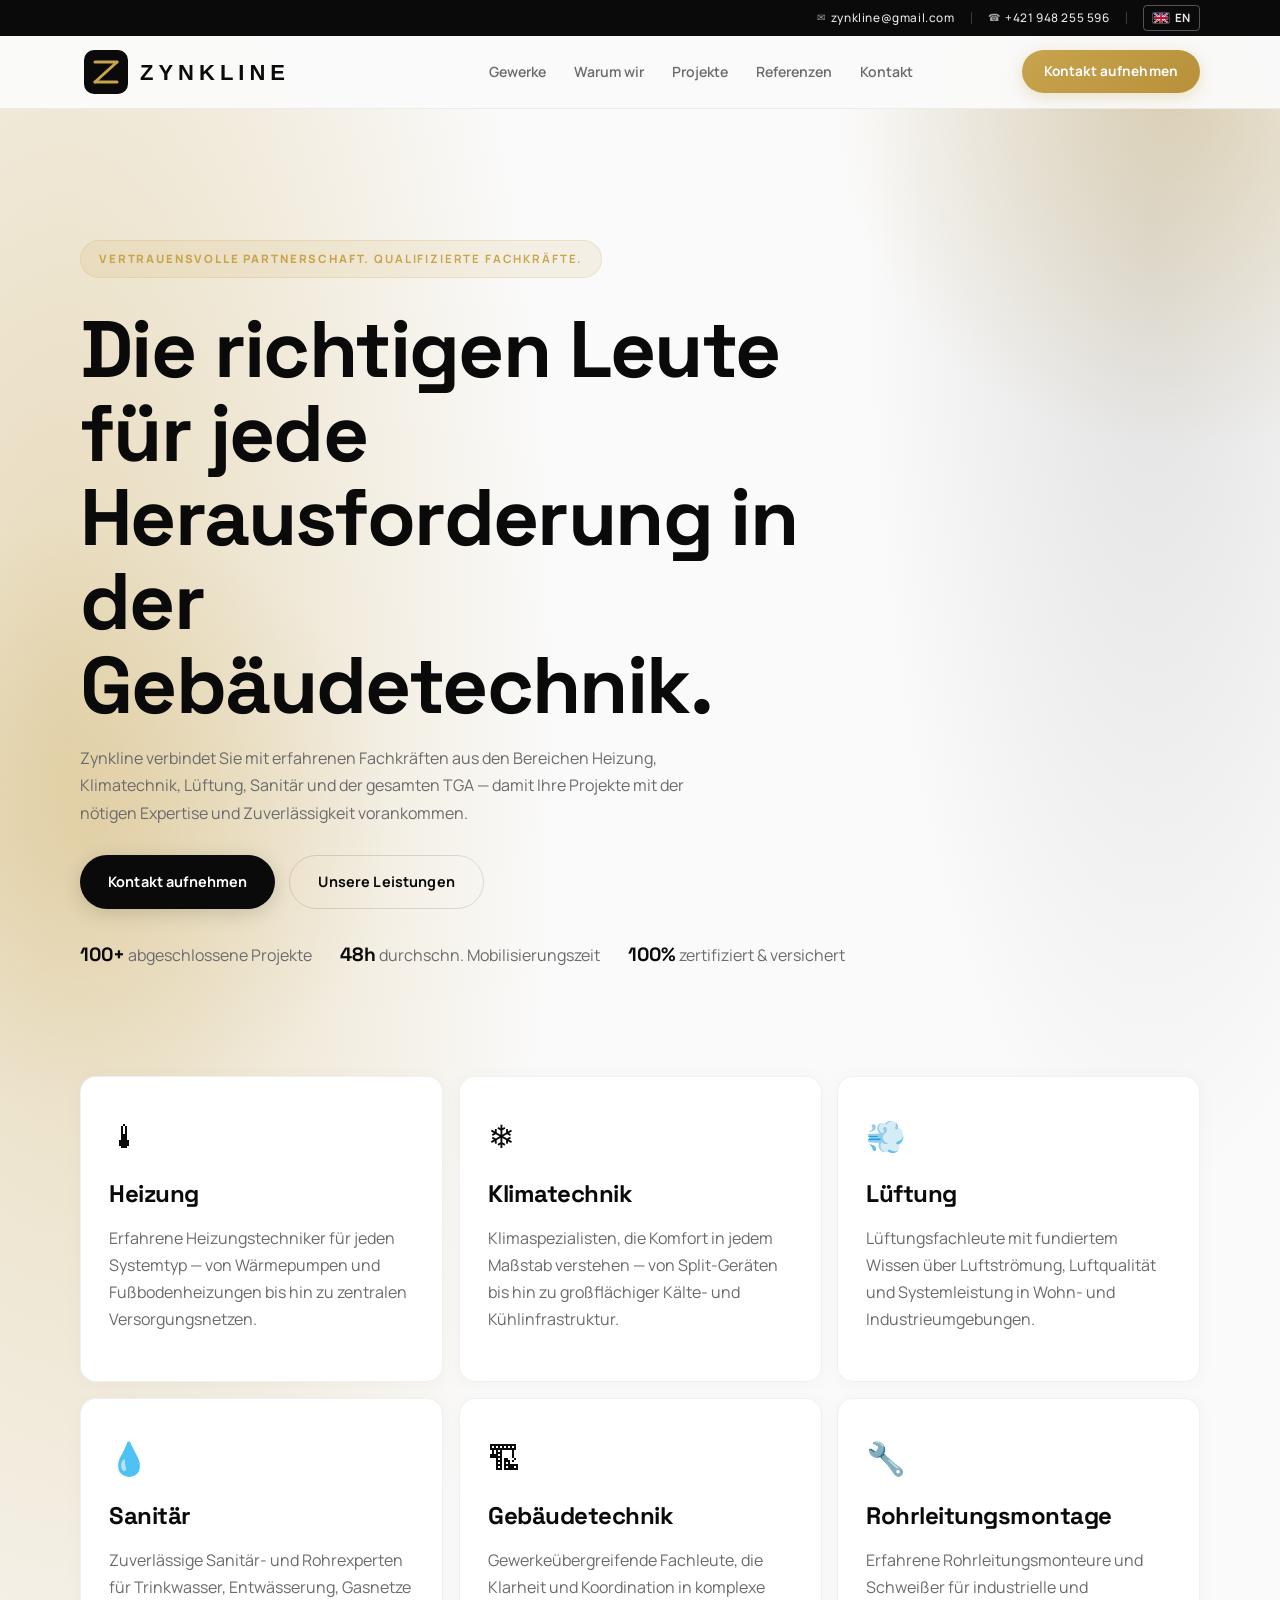
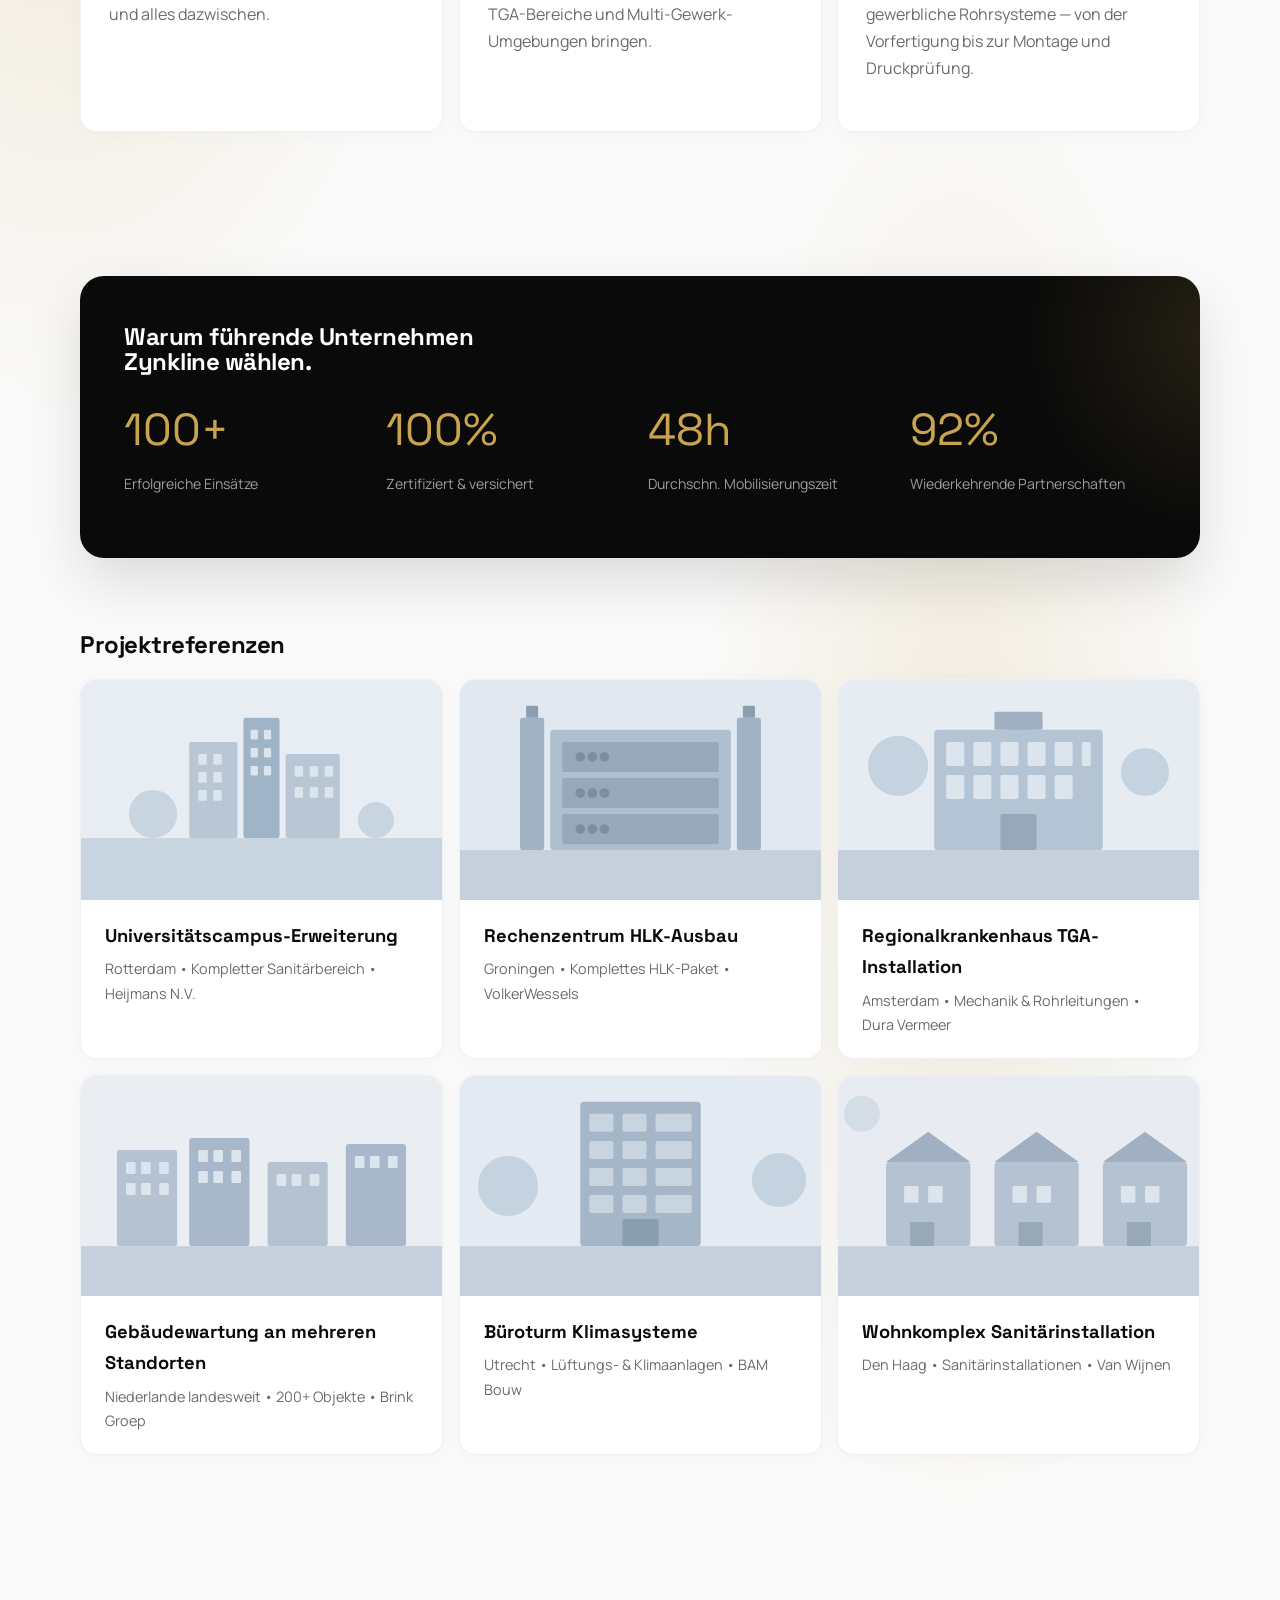
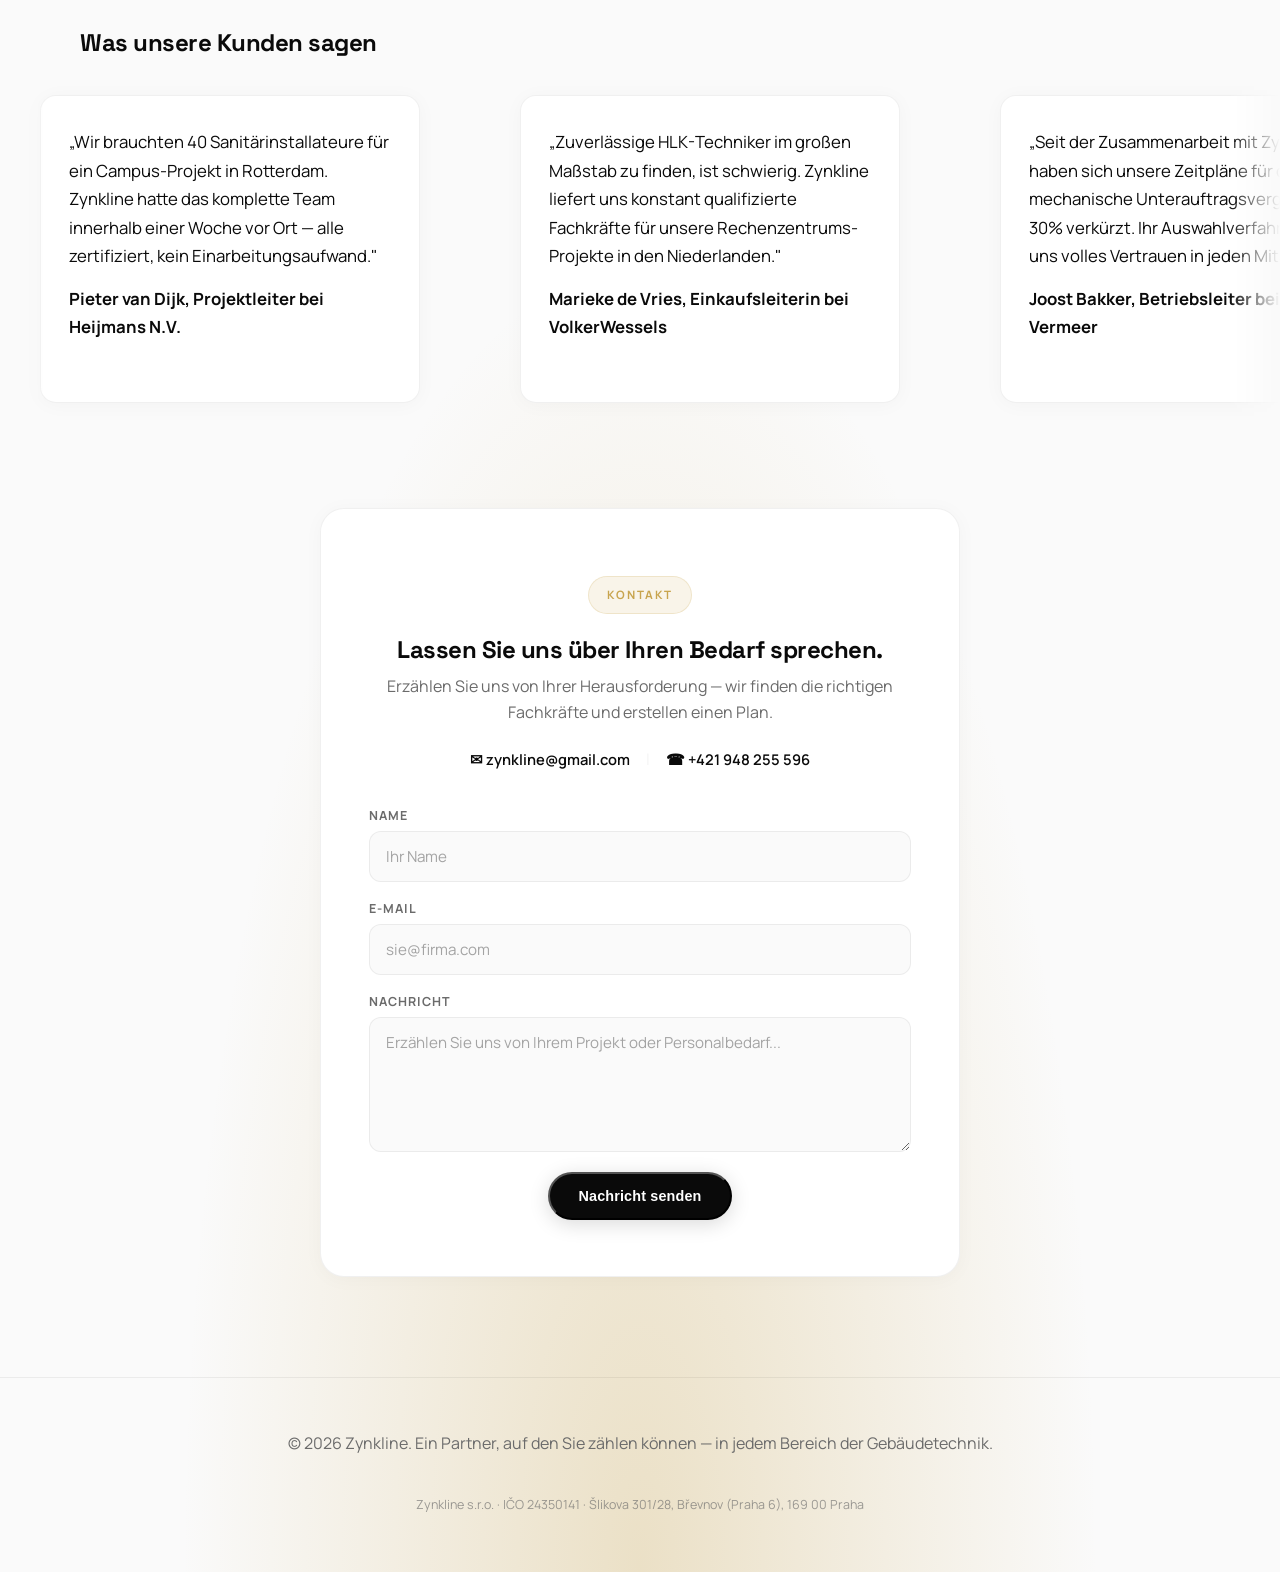
==== index.html @ a3371843 "First basic version." ====
<!doctype html>
<html lang="de">
<head>
  <meta charset="UTF-8" />
  <meta name="viewport" content="width=device-width, initial-scale=1.0" />
  <title>Zynkline | Gebäudetechnik-Partner – Heizung, Klima, Lüftung, Sanitär &amp; Rohrleitungsmontage</title>
  <meta name="description" content="Zynkline ist Ihr spezialisierter Partner für Gebäudetechnik-Projekte – Heizung, Klimatechnik, Lüftung, Sanitär und Rohrleitungsmontage in ganz Europa." />
  <link rel="preconnect" href="https://fonts.googleapis.com" />
  <link rel="preconnect" href="https://fonts.gstatic.com" crossorigin />
  <link href="https://fonts.googleapis.com/css2?family=Manrope:wght@400;500;600;700;800&family=Space+Grotesk:wght@500;700&display=swap" rel="stylesheet" />
  <link rel="icon" type="image/svg+xml" href="favicon.svg" />
  <link rel="stylesheet" href="styles.css" />
</head>
<body>
  <div class="bg-orb orb-one" aria-hidden="true"></div>
  <div class="bg-orb orb-two" aria-hidden="true"></div>

  <header class="site-header">
    <div class="top-bar">
      <div class="container top-bar-inner">
        <a href="mailto:zynkline@gmail.com"><span class="tb-icon">&#9993;</span> zynkline@gmail.com</a>
        <span class="tb-sep"></span>
        <a href="tel:+421948255596"><span class="tb-icon">&#9742;</span> +421 948 255 596</a>
        <span class="tb-sep"></span>
        <a href="en.html" class="lang-switch"><svg class="flag" viewBox="0 0 20 14"><rect width="20" height="7" fill="#012169"/><path d="M0 0L20 14M20 0L0 14" stroke="#fff" stroke-width="2.4"/><path d="M0 0L20 14M20 0L0 14" stroke="#C8102E" stroke-width="1.2"/><rect x="8" width="4" height="14" fill="#fff"/><rect y="5" width="20" height="4" fill="#fff"/><rect x="8.8" width="2.4" height="14" fill="#C8102E"/><rect y="5.6" width="20" height="2.8" fill="#C8102E"/></svg> EN</a>
      </div>
    </div>
    <div class="container nav-wrap">
      <a href="#" class="logo" aria-label="Zynkline Startseite">
        <img src="logo.svg" alt="Zynkline Logo" class="logo-image" />
      </a>
      <nav class="nav-links" aria-label="Hauptnavigation">
        <a href="#services">Gewerke</a>
        <a href="#why-us">Warum wir</a>
        <a href="#projects">Projekte</a>
        <a href="#testimonials">Referenzen</a>
        <a href="#contact">Kontakt</a>
      </nav>
      <a href="#contact" class="btn btn-nav">Kontakt aufnehmen</a>
    </div>
  </header>

  <main>
    <section class="hero container reveal">
      <p class="eyebrow"><span class="eyebrow-accent">Vertrauensvolle Partnerschaft.</span> Qualifizierte Fachkräfte.</p>
      <h1>Die richtigen Leute für jede Herausforderung in der Gebäudetechnik.</h1>
      <p class="hero-copy">
        Zynkline verbindet Sie mit erfahrenen Fachkräften aus den Bereichen Heizung, Klimatechnik,
        Lüftung, Sanitär und der gesamten TGA — damit Ihre Projekte mit der nötigen
        Expertise und Zuverlässigkeit vorankommen.
      </p>
      <div class="hero-actions">
        <a href="#contact" class="btn btn-primary">Kontakt aufnehmen</a>
        <a href="#services" class="btn btn-ghost">Unsere Leistungen</a>
      </div>
      <ul class="hero-proof">
        <li><strong>100+</strong> abgeschlossene Projekte</li>
        <li><strong>48h</strong> durchschn. Mobilisierungszeit</li>
        <li><strong>100%</strong> zertifiziert &amp; versichert</li>
      </ul>
    </section>

    <section id="services" class="container feature-grid">
      <article class="card reveal">
        <div class="card-icon">&#127777;</div>
        <h2>Heizung</h2>
        <p>Erfahrene Heizungstechniker für jeden Systemtyp — von Wärmepumpen und Fußbodenheizungen bis hin zu zentralen Versorgungsnetzen.</p>
      </article>
      <article class="card reveal">
        <div class="card-icon">&#10052;</div>
        <h2>Klimatechnik</h2>
        <p>Klimaspezialisten, die Komfort in jedem Maßstab verstehen — von Split-Geräten bis hin zu großflächiger Kälte- und Kühlinfrastruktur.</p>
      </article>
      <article class="card reveal">
        <div class="card-icon">&#128168;</div>
        <h2>Lüftung</h2>
        <p>Lüftungsfachleute mit fundiertem Wissen über Luftströmung, Luftqualität und Systemleistung in Wohn- und Industrieumgebungen.</p>
      </article>
      <article class="card reveal">
        <div class="card-icon">&#128167;</div>
        <h2>Sanitär</h2>
        <p>Zuverlässige Sanitär- und Rohrexperten für Trinkwasser, Entwässerung, Gasnetze und alles dazwischen.</p>
      </article>
      <article class="card reveal">
        <div class="card-icon">&#127959;</div>
        <h2>Gebäudetechnik</h2>
        <p>Gewerkeübergreifende Fachleute, die Klarheit und Koordination in komplexe TGA-Bereiche und Multi-Gewerk-Umgebungen bringen.</p>
      </article>
      <article class="card reveal">
        <div class="card-icon">&#128295;</div>
        <h2>Rohrleitungsmontage</h2>
        <p>Erfahrene Rohrleitungsmonteure und Schweißer für industrielle und gewerbliche Rohrsysteme — von der Vorfertigung bis zur Montage und Druckprüfung.</p>
      </article>
    </section>

    <section id="why-us" class="metrics reveal">
      <div class="container metrics-wrap">
        <h2>Warum führende Unternehmen Zynkline wählen.</h2>
        <div class="stats-grid">
          <div>
            <p class="stat-number">100+</p>
            <p class="stat-label">Erfolgreiche Einsätze</p>
          </div>
          <div>
            <p class="stat-number">100%</p>
            <p class="stat-label">Zertifiziert &amp; versichert</p>
          </div>
          <div>
            <p class="stat-number">48h</p>
            <p class="stat-label">Durchschn. Mobilisierungszeit</p>
          </div>
          <div>
            <p class="stat-number">92%</p>
            <p class="stat-label">Wiederkehrende Partnerschaften</p>
          </div>
        </div>
      </div>
    </section>

    <section id="projects" class="container projects reveal">
      <h2 class="section-title">Projektreferenzen</h2>
      <div class="project-grid">
        <article class="project-card" data-photos='["site-photos/rotterdam-campus.svg"]'>
          <div class="project-photo" style="background-image:url('site-photos/rotterdam-campus.svg')"></div>
          <div class="project-info">
            <h3>Universitätscampus-Erweiterung</h3>
            <p class="project-meta">Rotterdam &bull; Kompletter Sanitärbereich &bull; Heijmans N.V.</p>
          </div>
        </article>
        <article class="project-card" data-photos='["site-photos/data-centre.svg"]'>
          <div class="project-photo" style="background-image:url('site-photos/data-centre.svg')"></div>
          <div class="project-info">
            <h3>Rechenzentrum HLK-Ausbau</h3>
            <p class="project-meta">Groningen &bull; Komplettes HLK-Paket &bull; VolkerWessels</p>
          </div>
        </article>
        <article class="project-card" data-photos='["site-photos/hospital-build.svg"]'>
          <div class="project-photo" style="background-image:url('site-photos/hospital-build.svg')"></div>
          <div class="project-info">
            <h3>Regionalkrankenhaus TGA-Installation</h3>
            <p class="project-meta">Amsterdam &bull; Mechanik &amp; Rohrleitungen &bull; Dura Vermeer</p>
          </div>
        </article>
        <article class="project-card" data-photos='["site-photos/property-maintenance.svg"]'>
          <div class="project-photo" style="background-image:url('site-photos/property-maintenance.svg')"></div>
          <div class="project-info">
            <h3>Gebäudewartung an mehreren Standorten</h3>
            <p class="project-meta">Niederlande landesweit &bull; 200+ Objekte &bull; Brink Groep</p>
          </div>
        </article>
        <article class="project-card" data-photos='["site-photos/office-tower.svg"]'>
          <div class="project-photo" style="background-image:url('site-photos/office-tower.svg')"></div>
          <div class="project-info">
            <h3>Büroturm Klimasysteme</h3>
            <p class="project-meta">Utrecht &bull; Lüftungs- &amp; Klimaanlagen &bull; BAM Bouw</p>
          </div>
        </article>
        <article class="project-card" data-photos='["site-photos/residential-complex.svg"]'>
          <div class="project-photo" style="background-image:url('site-photos/residential-complex.svg')"></div>
          <div class="project-info">
            <h3>Wohnkomplex Sanitärinstallation</h3>
            <p class="project-meta">Den Haag &bull; Sanitärinstallationen &bull; Van Wijnen</p>
          </div>
        </article>
      </div>
    </section>

    <section id="testimonials" class="testimonials">
      <h2 class="section-title reveal container">Was unsere Kunden sagen</h2>
      <div class="scroll-track">
        <div class="scroll-inner">
          <blockquote class="quote">
            „Wir brauchten 40 Sanitärinstallateure für ein Campus-Projekt in Rotterdam. Zynkline hatte das komplette Team innerhalb einer Woche vor Ort — alle zertifiziert, kein Einarbeitungsaufwand."
            <cite>Pieter van Dijk, Projektleiter bei Heijmans N.V.</cite>
          </blockquote>
          <blockquote class="quote">
            „Zuverlässige HLK-Techniker im großen Maßstab zu finden, ist schwierig. Zynkline liefert uns konstant qualifizierte Fachkräfte für unsere Rechenzentrums-Projekte in den Niederlanden."
            <cite>Marieke de Vries, Einkaufsleiterin bei VolkerWessels</cite>
          </blockquote>
          <blockquote class="quote">
            „Seit der Zusammenarbeit mit Zynkline haben sich unsere Zeitpläne für die mechanische Unterauftragsvergabe um 30% verkürzt. Ihr Auswahlverfahren gibt uns volles Vertrauen in jeden Mitarbeiter."
            <cite>Joost Bakker, Betriebsleiter bei Dura Vermeer</cite>
          </blockquote>
          <blockquote class="quote">
            „Zynkline hat ein komplettes Lüftungsteam für unsere Krankenhauserweiterung in Kopenhagen gestellt. Kompetente Leute, keine Einarbeitungszeit — sie waren vom ersten Tag an integriert."
            <cite>Lars Henriksen, Technischer Leiter bei NCC Danmark</cite>
          </blockquote>
          <!-- Duplizierter Satz für nahtlose Schleife -->
          <blockquote class="quote" aria-hidden="true">
            „Wir brauchten 40 Sanitärinstallateure für ein Campus-Projekt in Rotterdam. Zynkline hatte das komplette Team innerhalb einer Woche vor Ort — alle zertifiziert, kein Einarbeitungsaufwand."
            <cite>Pieter van Dijk, Projektleiter bei Heijmans N.V.</cite>
          </blockquote>
          <blockquote class="quote" aria-hidden="true">
            „Zuverlässige HLK-Techniker im großen Maßstab zu finden, ist schwierig. Zynkline liefert uns konstant qualifizierte Fachkräfte für unsere Rechenzentrums-Projekte in den Niederlanden."
            <cite>Marieke de Vries, Einkaufsleiterin bei VolkerWessels</cite>
          </blockquote>
          <blockquote class="quote" aria-hidden="true">
            „Seit der Zusammenarbeit mit Zynkline haben sich unsere Zeitpläne für die mechanische Unterauftragsvergabe um 30% verkürzt. Ihr Auswahlverfahren gibt uns volles Vertrauen in jeden Mitarbeiter."
            <cite>Joost Bakker, Betriebsleiter bei Dura Vermeer</cite>
          </blockquote>
          <blockquote class="quote" aria-hidden="true">
            „Zynkline hat ein komplettes Lüftungsteam für unsere Krankenhauserweiterung in Kopenhagen gestellt. Kompetente Leute, keine Einarbeitungszeit — sie waren vom ersten Tag an integriert."
            <cite>Lars Henriksen, Technischer Leiter bei NCC Danmark</cite>
          </blockquote>
        </div>
      </div>
    </section>

    <section id="contact" class="container contact-section reveal">
      <div class="contact-card">
        <div class="contact-header">
          <p class="eyebrow">Kontakt</p>
          <h2>Lassen Sie uns über Ihren Bedarf sprechen.</h2>
          <p class="contact-desc">Erzählen Sie uns von Ihrer Herausforderung — wir finden die richtigen Fachkräfte und erstellen einen Plan.</p>
          <div class="contact-links">
            <a href="mailto:zynkline@gmail.com">&#9993; zynkline@gmail.com</a>
            <span class="contact-sep">|</span>
            <a href="tel:+421948255596">&#9742; +421 948 255 596</a>
          </div>
        </div>
        <form class="contact-form" action="https://formsubmit.co/zynkline@gmail.com" method="POST">
          <input type="hidden" name="_subject" value="Neue Anfrage von zynkline.com">
          <input type="hidden" name="_captcha" value="false">
          <div class="form-group">
            <label for="name">Name</label>
            <input type="text" id="name" name="name" required placeholder="Ihr Name">
          </div>
          <div class="form-group">
            <label for="email">E-Mail</label>
            <input type="email" id="email" name="email" required placeholder="sie@firma.com">
          </div>
          <div class="form-group">
            <label for="message">Nachricht</label>
            <textarea id="message" name="message" rows="5" required placeholder="Erzählen Sie uns von Ihrem Projekt oder Personalbedarf..."></textarea>
          </div>
          <button type="submit" class="btn btn-primary btn-submit">Nachricht senden</button>
        </form>
      </div>
    </section>
  </main>

  <footer class="site-footer">
    <div class="container footer-wrap">
      <p>© 2026 Zynkline. Ein Partner, auf den Sie zählen können — in jedem Bereich der Gebäudetechnik.</p>
      <p class="footer-company">Zynkline s.r.o. · IČO 24350141 · Šlikova 301/28, Břevnov (Praha 6), 169 00 Praha</p>
    </div>
  </footer>

  <div class="lightbox" id="lightbox">
    <button class="lightbox-close" aria-label="Close">&times;</button>
    <button class="lightbox-arrow lightbox-prev" aria-label="Zurück">&#8249;</button>
    <div class="lightbox-img" id="lightbox-img"></div>
    <button class="lightbox-arrow lightbox-next" aria-label="Weiter">&#8250;</button>
    <p class="lightbox-caption" id="lightbox-caption"></p>
    <p class="lightbox-counter" id="lightbox-counter"></p>
  </div>

  <script src="script.js"></script>
</body>
</html>
---- styles.css ----
/* ============================================
   ZYNKLINE — 2026 Editorial Design
   Monochromatic black + warm gold accent
   Inspired by: hyper-minimalism, oversized type,
   grain texture, fluid motion, editorial layouts
   ============================================ */

:root {
  --bg: #fafafa;
  --surface: #ffffff;
  --ink: #0a0a0a;
  --muted: #6b6b6b;
  --brand: #0a0a0a;
  --brand-dark: #000000;
  --accent: #c8a44e;
  --accent-soft: rgba(200, 164, 78, 0.12);
  --border: rgba(0, 0, 0, 0.06);
  --shadow: 0 2px 20px rgba(0, 0, 0, 0.03);
  --shadow-hover: 0 8px 30px rgba(0, 0, 0, 0.06);
  --radius: 16px;
  --radius-lg: 24px;
  --ease: cubic-bezier(0.16, 1, 0.3, 1);
}

* {
  box-sizing: border-box;
}

html,
body {
  margin: 0;
  padding: 0;
}

body {
  font-family: "Manrope", sans-serif;
  background:
    radial-gradient(ellipse 70% 50% at 5% 15%, rgba(200, 164, 78, 0.38), transparent 55%),
    radial-gradient(ellipse 50% 45% at 90% 5%, rgba(10, 10, 10, 0.1), transparent 45%),
    radial-gradient(ellipse 65% 50% at 50% 100%, rgba(200, 164, 78, 0.3), transparent 55%),
    radial-gradient(ellipse 45% 35% at 75% 50%, rgba(200, 164, 78, 0.16), transparent 45%),
    var(--bg);
  color: var(--ink);
  line-height: 1.7;
  scroll-padding-top: 88px;
  -webkit-font-smoothing: antialiased;
  -moz-osx-font-smoothing: grayscale;
}

/* Grain texture removed for performance */

.bg-orb {
  position: fixed;
  border-radius: 50%;
  z-index: -1;
}

.orb-one {
  width: 700px;
  height: 700px;
  background: radial-gradient(circle, rgba(200, 164, 78, 0.3) 0%, transparent 70%);
  top: -250px;
  right: -250px;
}

.orb-two {
  width: 600px;
  height: 600px;
  background: radial-gradient(circle, rgba(200, 164, 78, 0.22) 0%, transparent 70%);
  bottom: -220px;
  left: -200px;
}

.container {
  width: min(1120px, 92vw);
  margin: 0 auto;
}

.site-header {
  position: sticky;
  top: 0;
  background: rgba(250, 250, 250, 0.97);
  border-bottom: 1px solid var(--border);
  z-index: 10;
}

.top-bar {
  background: var(--ink);
  color: rgba(255, 255, 255, 0.75);
  font-size: 0.74rem;
  letter-spacing: 0.05em;
  font-weight: 500;
}

.top-bar-inner {
  display: flex;
  justify-content: flex-end;
  align-items: center;
  gap: 8px;
  padding: 5px 0;
}

.top-bar a {
  color: rgba(255, 255, 255, 0.9);
  text-decoration: none;
  transition: color 0.2s;
  display: inline-flex;
  align-items: center;
  gap: 5px;
}

.top-bar a:hover {
  color: #fff;
}

.tb-icon {
  font-size: 0.85em;
  opacity: 0.7;
}

.tb-sep {
  width: 1px;
  height: 12px;
  background: rgba(255, 255, 255, 0.2);
  margin: 0 8px;
}

.lang-switch {
  font-weight: 700;
  letter-spacing: 0.06em;
  border: 1px solid rgba(255, 255, 255, 0.3);
  border-radius: 4px;
  padding: 2px 8px;
  font-size: 0.72rem;
  transition: background 0.2s, color 0.2s;
  display: inline-flex;
  align-items: center;
  gap: 5px;
}

.lang-switch:hover {
  background: rgba(255, 255, 255, 0.15);
}

.flag {
  width: 18px;
  height: 12px;
  border-radius: 2px;
  flex-shrink: 0;
  display: inline-flex;
  flex-direction: column;
  overflow: hidden;
  border: 1px solid rgba(255, 255, 255, 0.25);
}

.flag span {
  flex: 1;
}

.flag-de span:nth-child(1) { background: #000; }
.flag-de span:nth-child(2) { background: #DD0000; }
.flag-de span:nth-child(3) { background: #FFCC00; }

.flag-gb {
  background: #012169;
  position: relative;
}

.flag-gb span:nth-child(1) {
  position: absolute;
  inset: 0;
  background:
    linear-gradient(to bottom, transparent 42%, #fff 42%, #fff 58%, transparent 58%),
    linear-gradient(to right, transparent 40%, #fff 40%, #fff 60%, transparent 60%);
}

.flag-gb span:nth-child(2) {
  position: absolute;
  inset: 0;
  background:
    linear-gradient(to bottom, transparent 44%, #C8102E 44%, #C8102E 56%, transparent 56%),
    linear-gradient(to right, transparent 43%, #C8102E 43%, #C8102E 57%, transparent 57%);
}

.nav-wrap {
  display: flex;
  align-items: center;
  justify-content: space-between;
  min-height: 72px;
  gap: 16px;
}

.logo {
  display: inline-flex;
  align-items: center;
  gap: 0;
  text-decoration: none;
  color: var(--ink);
  font-family: "Space Grotesk", sans-serif;
  font-weight: 700;
  letter-spacing: 0.2px;
}

.logo-image {
  display: block;
  height: 52px;
  width: auto;
}

.nav-links {
  display: flex;
  gap: 28px;
}

.nav-links a {
  text-decoration: none;
  color: var(--muted);
  font-weight: 600;
  font-size: 0.88rem;
  position: relative;
  padding: 4px 0;
  transition: color 0.2s ease;
}

.nav-links a::after {
  content: '';
  position: absolute;
  left: 0;
  bottom: -4px;
  width: 0;
  height: 1.5px;
  background: var(--ink);
  transition: width 0.2s ease;
}

.nav-links a:hover {
  color: var(--ink);
}

.nav-links a:hover::after {
  width: 100%;
}

.footer-links a {
  text-decoration: none;
  color: var(--muted);
  font-weight: 600;
}

.btn {
  display: inline-flex;
  align-items: center;
  justify-content: center;
  text-decoration: none;
  border-radius: 999px;
  padding: 14px 28px;
  font-weight: 700;
  font-size: 0.9rem;
  letter-spacing: 0.01em;
  transition: transform 0.25s ease, box-shadow 0.25s ease;
}

.btn:hover {
  transform: translateY(-2px);
}

.btn-primary {
  background: var(--ink);
  color: #fff;
  box-shadow: 0 4px 20px rgba(0, 0, 0, 0.15);
}

.btn-primary:hover {
  box-shadow: 0 8px 32px rgba(0, 0, 0, 0.2);
}

.btn-ghost {
  border: 1.5px solid rgba(0, 0, 0, 0.12);
  color: var(--ink);
  background: transparent;
}

.btn-ghost:hover {
  border-color: var(--ink);
  background: rgba(0, 0, 0, 0.02);
}

.btn-nav {
  background: linear-gradient(135deg, #c8a44e, #b8903a);
  color: #fff;
  padding: 10px 22px;
  font-size: 0.85rem;
  font-weight: 700;
  box-shadow: 0 4px 16px rgba(200, 164, 78, 0.3);
}

.hero {
  padding: 120px 0 72px;
}

.eyebrow {
  display: inline-block;
  color: var(--accent);
  background: var(--accent-soft);
  border: 1px solid rgba(200, 164, 78, 0.2);
  border-radius: 999px;
  padding: 8px 18px;
  font-size: 0.72rem;
  font-weight: 700;
  text-transform: uppercase;
  letter-spacing: 0.16em;
}

.eyebrow-accent {
  font-weight: 800;
  color: var(--accent);
}

h1,
h2 {
  font-family: "Space Grotesk", sans-serif;
  line-height: 1.05;
  margin: 18px 0;
  letter-spacing: -0.02em;
}

h1 {
  font-size: clamp(2.4rem, 7vw, 5rem);
  max-width: 14ch;
}

.hero-copy {
  max-width: 62ch;
  color: var(--muted);
}

.hero-actions {
  display: flex;
  gap: 14px;
  margin-top: 28px;
  flex-wrap: wrap;
}

.hero-proof {
  display: flex;
  gap: 28px;
  padding: 0;
  list-style: none;
  margin: 30px 0 0;
  flex-wrap: wrap;
  color: var(--muted);
}

.hero-proof strong {
  color: var(--ink);
  font-size: 1.2rem;
  font-family: "Space Grotesk", sans-serif;
}

.feature-grid {
  display: grid;
  grid-template-columns: repeat(3, 1fr);
  gap: 16px;
  padding: 32px 0 88px;
}

.card,
.quote,
.pricing-card,
.pricing-list {
  background: var(--surface);
  border: 1px solid var(--border);
  border-radius: var(--radius);
  padding: 32px 28px;
  box-shadow: var(--shadow);
  position: relative;
  transform: translateZ(0);
  transition: transform 0.25s ease;
  contain: layout style;
}

.card::after {
  content: '';
  position: absolute;
  inset: 0;
  border-radius: inherit;
  box-shadow: var(--shadow-hover);
  opacity: 0;
  transition: opacity 0.25s ease;
  pointer-events: none;
}

.card:hover {
  transform: translateY(-4px);
}

.card:hover::after {
  opacity: 1;
}

.card p {
  color: var(--muted);
}

.card-icon {
  font-size: 2rem;
  margin-bottom: 8px;
}

.contact-hours {
  margin-top: 14px;
  font-size: 0.88rem;
  color: var(--muted);
}

.metrics {
  padding: 56px 0;
}

.metrics-wrap {
  background: var(--ink);
  color: #fff;
  border-radius: var(--radius-lg);
  padding: 48px 44px;
  box-shadow: 0 24px 56px rgba(0, 0, 0, 0.12);
  position: relative;
  overflow: hidden;
}

.metrics-wrap::before {
  content: '';
  position: absolute;
  top: -50%;
  right: -20%;
  width: 400px;
  height: 400px;
  background: radial-gradient(circle, rgba(200, 164, 78, 0.15), transparent 70%);
  pointer-events: none;
}

.metrics-wrap h2 {
  margin-top: 0;
  max-width: 22ch;
}

.stats-grid {
  display: grid;
  grid-template-columns: repeat(4, 1fr);
  gap: 16px;
}

.stat-number {
  font-family: "Space Grotesk", sans-serif;
  font-size: clamp(1.8rem, 3.5vw, 2.8rem);
  margin: 0;
  color: var(--accent);
}

.stat-label {
  margin-top: 4px;
  color: rgba(255, 255, 255, 0.6);
  font-size: 0.88rem;
}

.testimonials {
  padding: 88px 0;
  overflow: hidden;
}

.section-title {
  margin-bottom: 22px;
}

.scroll-track {
  width: 100%;
  overflow: hidden;
  mask-image: linear-gradient(to right, transparent, black 4%, black 96%, transparent);
  -webkit-mask-image: linear-gradient(to right, transparent, black 4%, black 96%, transparent);
}

.scroll-inner {
  display: flex;
  gap: 20px;
  width: max-content;
  animation: scroll-left 44s linear infinite;
  will-change: transform;
  contain: layout style;
}

.scroll-inner:hover {
  animation-play-state: paused;
}

@keyframes scroll-left {
  0% {
    transform: translateX(0);
  }
  100% {
    transform: translateX(-50%);
  }
}

.ref-card {
  min-width: 340px;
  max-width: 380px;
  flex-shrink: 0;
  background: var(--surface);
  border: 1px solid var(--border);
  border-radius: var(--radius);
  overflow: hidden;
  box-shadow: var(--shadow);
  position: relative;
}

.ref-card::after {
  content: '';
  position: absolute;
  inset: 0;
  border-radius: inherit;
  box-shadow: var(--shadow-hover);
  opacity: 0;
  transition: opacity 0.25s ease;
  pointer-events: none;
}

.ref-card:hover::after {
  opacity: 1;
}

.ref-photo {
  width: 100%;
  height: 200px;
  background-color: #f2f2f2;
  background-size: cover;
  background-position: center;
}

.ref-card .quote {
  min-width: auto;
  max-width: none;
  border: 0;
  border-radius: 0;
  box-shadow: none;
  background: transparent;
}

.quote {
  min-width: 340px;
  max-width: 380px;
  flex-shrink: 0;
  font-size: 1.05rem;
  color: var(--ink);
}

.quote cite {
  display: block;
  margin-top: 14px;
  font-style: normal;
  font-weight: 700;
  color: var(--ink);
}

.projects {
  padding: 0 0 88px;
}

.project-grid {
  display: grid;
  grid-template-columns: repeat(3, 1fr);
  gap: 16px;
}

.project-card {
  background: var(--surface);
  border: 1px solid var(--border);
  border-radius: var(--radius);
  overflow: hidden;
  box-shadow: var(--shadow);
  position: relative;
  transform: translateZ(0);
  transition: transform 0.25s ease;
  contain: layout style;
}

.project-card::after {
  content: '';
  position: absolute;
  inset: 0;
  border-radius: inherit;
  box-shadow: var(--shadow-hover);
  opacity: 0;
  transition: opacity 0.25s ease;
  pointer-events: none;
}

.project-card {
  cursor: pointer;
}

.project-card:hover {
  transform: translateY(-4px);
}

.project-card:hover::after {
  opacity: 1;
}

/* Lightbox */
.lightbox {
  position: fixed;
  inset: 0;
  z-index: 100;
  background: rgba(0, 0, 0, 0.88);
  display: flex;
  flex-direction: column;
  align-items: center;
  justify-content: center;
  opacity: 0;
  pointer-events: none;
  transition: opacity 0.3s ease;
}

.lightbox.is-open {
  opacity: 1;
  pointer-events: auto;
}

.lightbox-close {
  position: absolute;
  top: 20px;
  right: 28px;
  background: none;
  border: none;
  color: #fff;
  font-size: 2.4rem;
  cursor: pointer;
  line-height: 1;
  opacity: 0.7;
  transition: opacity 0.2s;
}

.lightbox-close:hover {
  opacity: 1;
}

.lightbox-arrow {
  position: absolute;
  top: 50%;
  transform: translateY(-50%);
  background: rgba(255, 255, 255, 0.1);
  border: 1px solid rgba(255, 255, 255, 0.2);
  color: #fff;
  font-size: 2.2rem;
  width: 48px;
  height: 48px;
  border-radius: 50%;
  cursor: pointer;
  display: flex;
  align-items: center;
  justify-content: center;
  line-height: 1;
  opacity: 0.7;
  transition: opacity 0.2s, background 0.2s;
}

.lightbox-arrow:hover {
  opacity: 1;
  background: rgba(255, 255, 255, 0.2);
}

.lightbox-prev { left: 24px; }
.lightbox-next { right: 24px; }

.lightbox-img {
  width: min(90vw, 900px);
  height: min(70vh, 600px);
  background-size: contain;
  background-repeat: no-repeat;
  background-position: center;
}

.lightbox-caption {
  color: rgba(255, 255, 255, 0.8);
  font-size: 0.95rem;
  margin-top: 16px;
  text-align: center;
}

.lightbox-counter {
  color: rgba(255, 255, 255, 0.5);
  font-size: 0.8rem;
  margin-top: 6px;
  text-align: center;
}

.project-photo {
  width: 100%;
  height: 220px;
  background-color: #f2f2f2;
  background-size: cover;
  background-position: center;
}

.project-info {
  padding: 20px 24px;
}

.project-info h3 {
  margin: 0 0 6px;
  font-family: "Space Grotesk", sans-serif;
  font-size: 1.15rem;
}

.project-meta {
  margin: 0;
  color: var(--muted);
  font-size: 0.9rem;
}

.pricing {
  display: grid;
  grid-template-columns: 1.2fr 0.8fr;
  gap: 20px;
  padding-bottom: 84px;
}

/* Contact section */
.contact-section {
  padding-bottom: 100px;
}

.contact-card {
  background: var(--surface);
  border-radius: var(--radius-lg);
  box-shadow: var(--shadow);
  padding: 56px 48px;
  max-width: 640px;
  margin: 0 auto;
  border: 1px solid var(--border);
}

.contact-header {
  text-align: center;
  margin-bottom: 32px;
}

.contact-header h2 {
  margin-top: 12px;
  margin-bottom: 12px;
  font-size: 1.5rem;
}

.contact-desc {
  color: var(--muted);
  margin: 0 0 20px;
  line-height: 1.6;
}

.contact-links {
  display: flex;
  align-items: center;
  justify-content: center;
  gap: 16px;
  flex-wrap: wrap;
}

.contact-links a {
  color: var(--ink);
  text-decoration: none;
  font-weight: 600;
  font-size: 0.92rem;
  transition: color 0.2s ease;
}

.contact-links a:hover {
  color: var(--accent);
}

.contact-sep {
  color: var(--border);
  font-weight: 300;
}

.price {
  font-family: "Space Grotesk", sans-serif;
  font-size: clamp(2rem, 4.5vw, 3.1rem);
  margin: 10px 0 22px;
}

.price span {
  font-family: "Manrope", sans-serif;
  font-size: 1rem;
  color: var(--muted);
}

.pricing-list {
  list-style: none;
  margin: 0;
}

.pricing-list li {
  padding: 12px 0;
  border-bottom: 1px solid var(--border);
  font-weight: 600;
}

.pricing-list li:last-child {
  border-bottom: 0;
}

/* Contact form */
.contact-form {
  display: flex;
  flex-direction: column;
  gap: 16px;
}

.form-group {
  display: flex;
  flex-direction: column;
  gap: 5px;
}

.form-group label {
  font-size: 0.78rem;
  font-weight: 700;
  color: var(--muted);
  text-transform: uppercase;
  letter-spacing: 0.08em;
}

.form-group input,
.form-group textarea {
  font-family: inherit;
  font-size: 0.95rem;
  padding: 14px 16px;
  border: 1.5px solid var(--border);
  border-radius: 12px;
  background: var(--bg);
  color: var(--ink);
  transition: border-color 0.2s ease, box-shadow 0.2s ease;
  outline: none;
  resize: vertical;
}

.form-group input:focus,
.form-group textarea:focus {
  border-color: var(--ink);
  box-shadow: 0 0 0 3px rgba(0, 0, 0, 0.04);
}

.form-group input::placeholder,
.form-group textarea::placeholder {
  color: var(--muted);
  opacity: 0.6;
}

.btn-submit {
  align-self: center;
  margin-top: 4px;
}

.site-footer {
  border-top: 1px solid var(--border);
  padding: 36px 0 44px;
  color: var(--muted);
  background: transparent;
}

.footer-wrap {
  display: flex;
  flex-direction: column;
  gap: 8px;
  align-items: center;
  text-align: center;
}

.footer-company {
  font-size: 0.78rem;
  opacity: 0.65;
}

.footer-links {
  display: flex;
  gap: 16px;
  margin-top: 4px;
}

.reveal {
  opacity: 0;
  transform: translateY(20px);
  transition: opacity 0.5s ease, transform 0.5s ease;
}

.reveal.is-visible {
  opacity: 1;
  transform: translateY(0);
}

@media (max-width: 960px) {
  .logo-image {
    height: 44px;
  }

  .nav-links {
    display: none;
  }

  .top-bar {
    display: none;
  }

  .feature-grid,
  .stats-grid,
  .project-grid,
  .pricing {
    grid-template-columns: 1fr;
  }

  .hero {
    padding-top: 80px;
  }
}

@media (max-width: 600px) {
  h1 {
    font-size: 2rem;
  }

  .hero {
    padding: 64px 0 40px;
  }

  .hero-proof {
    flex-direction: column;
    gap: 10px;
  }

  .form-row {
    grid-template-columns: 1fr;
  }

  .contact-card {
    padding: 36px 24px;
  }

  .metrics-wrap {
    padding: 28px 20px;
  }

  .stats-grid {
    grid-template-columns: repeat(2, 1fr);
    gap: 20px;
  }

  .pricing {
    gap: 16px;
    padding-bottom: 56px;
  }

  .quote {
    min-width: 280px;
    max-width: 300px;
  }

  .scroll-inner {
    animation-duration: 30s;
  }

  .footer-wrap {
    flex-direction: column;
    text-align: center;
  }

  .btn-nav {
    font-size: 0.82rem;
    padding: 8px 16px;
  }
}
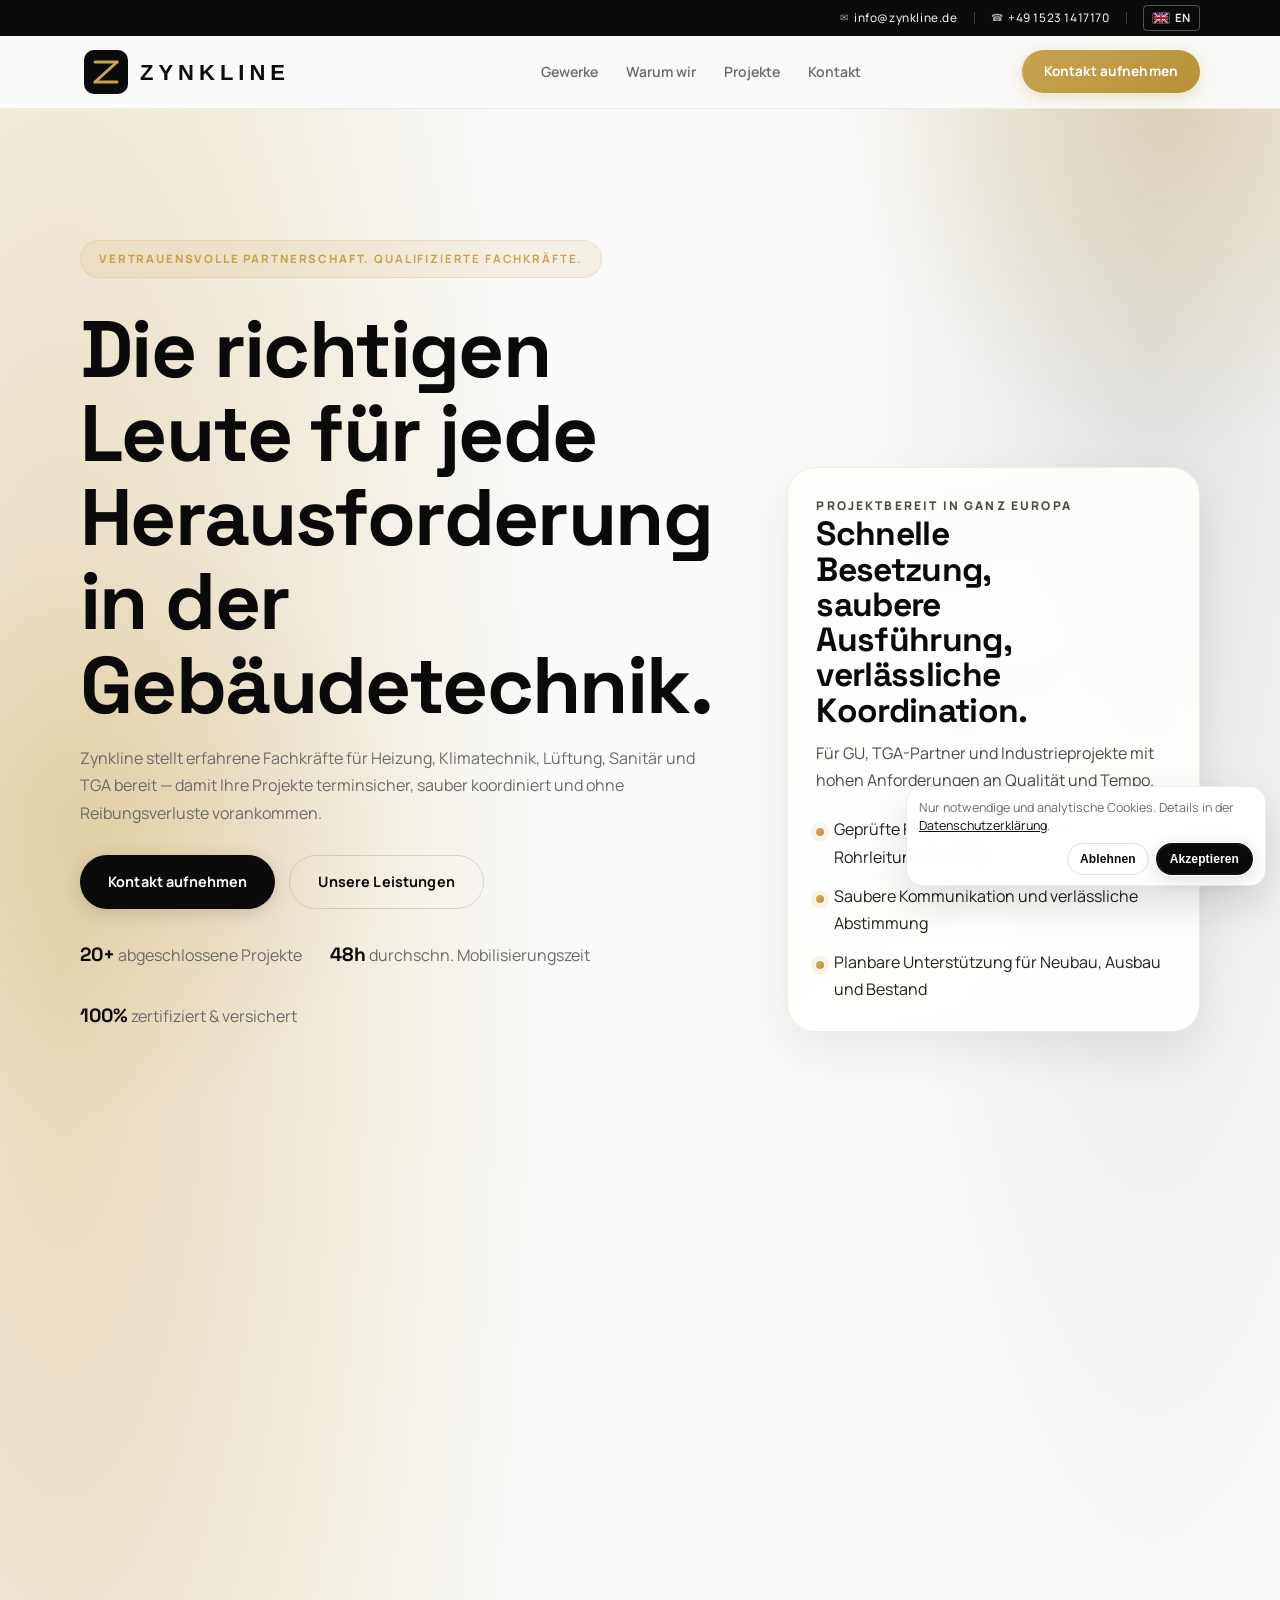
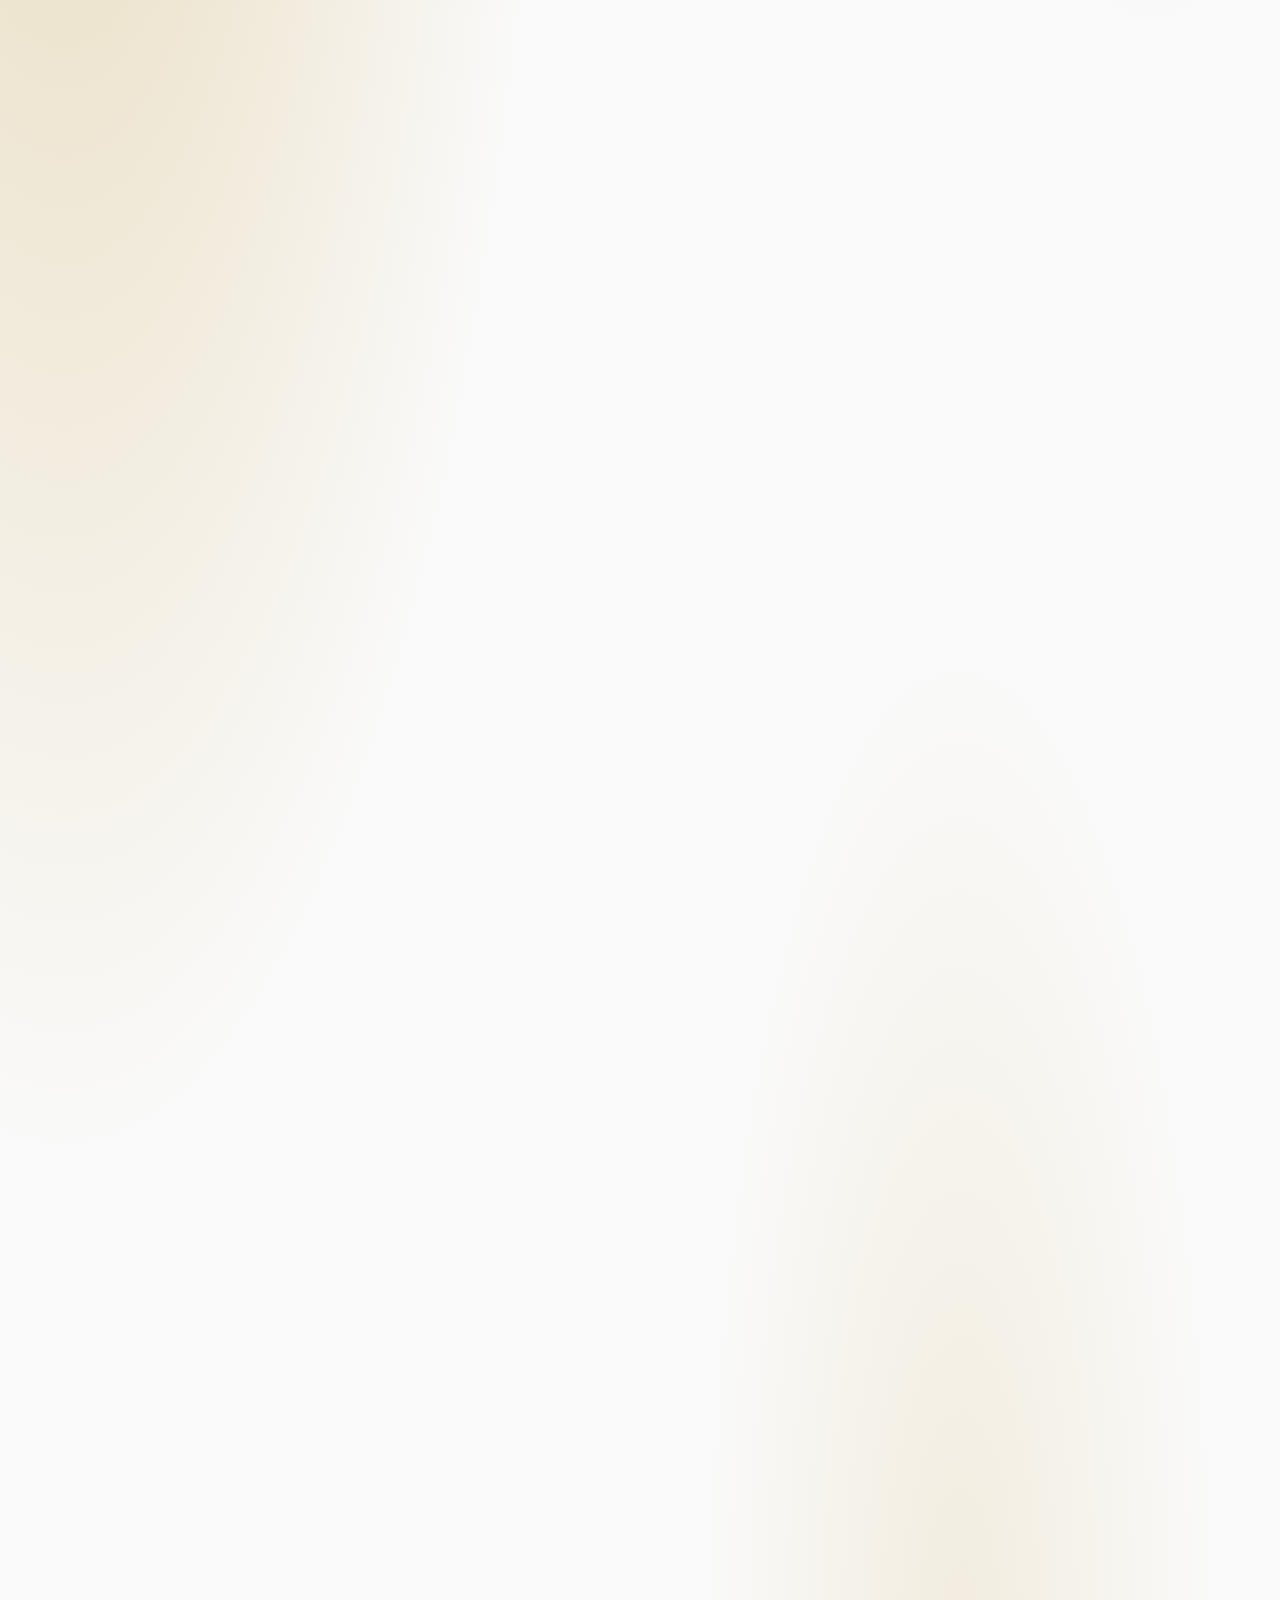
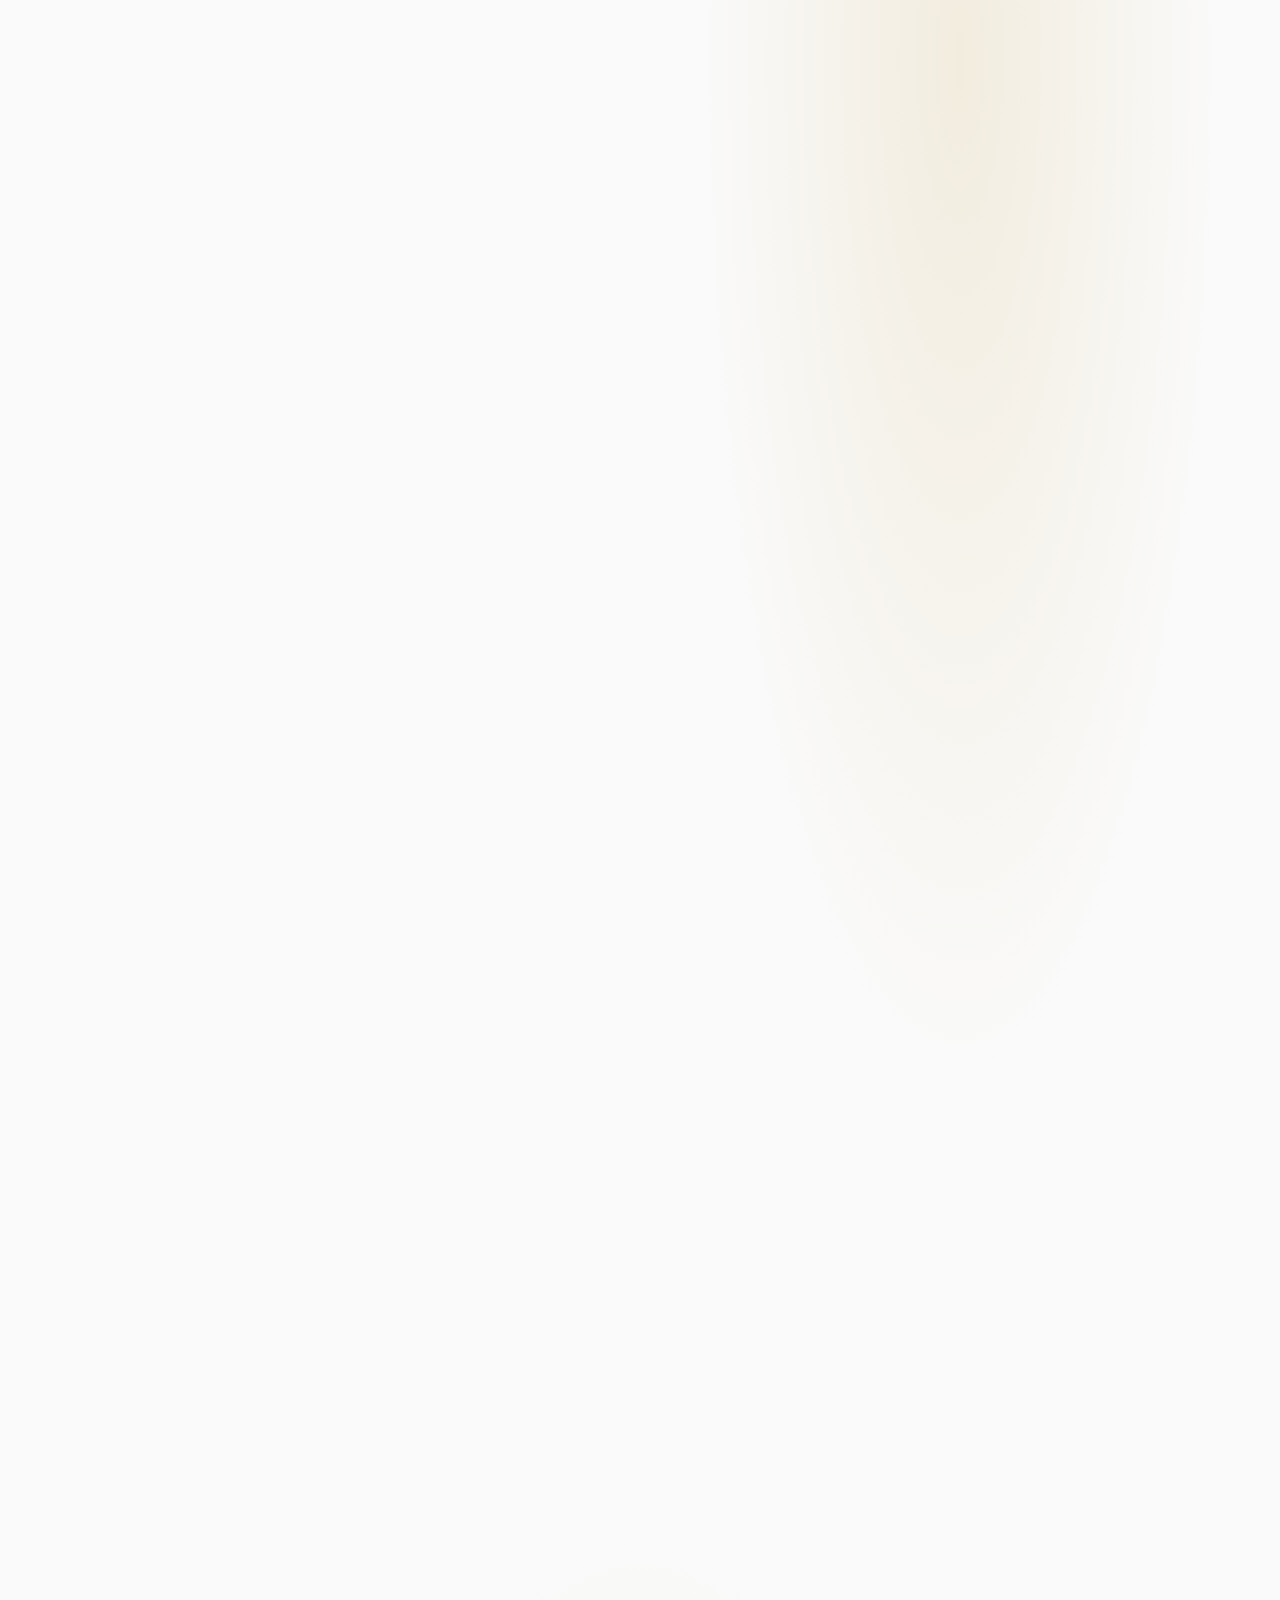
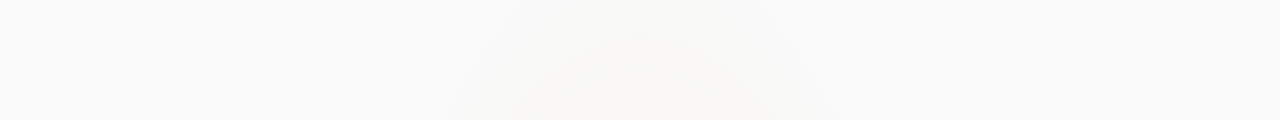
==== commit 2b89df73: "Final" ====
--- a/index.html
+++ b/index.html
@@ -3,13 +3,107 @@
 <head>
   <meta charset="UTF-8" />
   <meta name="viewport" content="width=device-width, initial-scale=1.0" />
-  <title>Zynkline | Gebäudetechnik-Partner – Heizung, Klima, Lüftung, Sanitär &amp; Rohrleitungsmontage</title>
-  <meta name="description" content="Zynkline ist Ihr spezialisierter Partner für Gebäudetechnik-Projekte – Heizung, Klimatechnik, Lüftung, Sanitär und Rohrleitungsmontage in ganz Europa." />
+
+  <!-- Google Analytics -->
+  <script>
+    window.dataLayer = window.dataLayer || [];
+    function gtag(){dataLayer.push(arguments);}
+    gtag('js', new Date());
+    gtag('consent', 'default', {
+      analytics_storage: 'denied',
+      ad_storage: 'denied',
+      ad_user_data: 'denied',
+      ad_personalization: 'denied',
+      wait_for_update: 500
+    });
+    gtag('config', 'G-21JVW86GLZ', {
+      anonymize_ip: true,
+      send_page_view: false
+    });
+  </script>
+  <title>Gebäudetechnik Partner | Zynkline – Heizung, Klimatechnik, Lüftung, Sanitär &amp; Rohrleitungsmontage</title>
+  <meta name="description" content="Zynkline ist Ihr spezialisierter Partner für Gebäudetechnik und TGA-Projekte – Heizung, Klimatechnik, Lüftung, Sanitär und Rohrleitungsmontage in ganz Europa." />
+
+  <!-- Canonical & hreflang -->
+  <link rel="canonical" href="https://zynkline.de/" />
+  <link rel="alternate" hreflang="de" href="https://zynkline.de/" />
+  <link rel="alternate" hreflang="en" href="https://zynkline.de/en.html" />
+  <link rel="alternate" hreflang="x-default" href="https://zynkline.de/" />
+  <meta name="robots" content="index,follow,max-image-preview:large" />
+
+  <!-- Open Graph -->
+  <meta property="og:type" content="website" />
+  <meta property="og:title" content="Gebäudetechnik Partner | Zynkline" />
+  <meta property="og:description" content="Spezialisierter Partner für Gebäudetechnik und TGA: Heizung, Klimatechnik, Lüftung, Sanitär und Rohrleitungsmontage in ganz Europa." />
+  <meta property="og:url" content="https://zynkline.de/" />
+  <meta property="og:locale" content="de_DE" />
+  <meta property="og:locale:alternate" content="en_GB" />
+  <meta property="og:site_name" content="Zynkline" />
+  <meta property="og:image" content="https://zynkline.de/logo.png" />
+  <meta property="og:image:alt" content="Zynkline Logo" />
+
+  <!-- Twitter Card -->
+  <meta name="twitter:card" content="summary_large_image" />
+  <meta name="twitter:title" content="Gebäudetechnik Partner | Zynkline" />
+  <meta name="twitter:description" content="Heizung, Klimatechnik, Lüftung, Sanitär und Rohrleitungsmontage – spezialisierter Partner für Gebäudetechnik und TGA-Projekte in ganz Europa." />
+  <meta name="twitter:image" content="https://zynkline.de/logo.png" />
+
+  <!-- Fonts -->
   <link rel="preconnect" href="https://fonts.googleapis.com" />
   <link rel="preconnect" href="https://fonts.gstatic.com" crossorigin />
-  <link href="https://fonts.googleapis.com/css2?family=Manrope:wght@400;500;600;700;800&family=Space+Grotesk:wght@500;700&display=swap" rel="stylesheet" />
+  <link rel="preload" as="style" href="https://fonts.googleapis.com/css2?family=Manrope:wght@400;600;700&family=Space+Grotesk:wght@700&display=swap" />
+  <link href="https://fonts.googleapis.com/css2?family=Manrope:wght@400;600;700&family=Space+Grotesk:wght@700&display=swap" rel="stylesheet" media="print" onload="this.media='all'" />
+  <noscript><link href="https://fonts.googleapis.com/css2?family=Manrope:wght@400;600;700&family=Space+Grotesk:wght@700&display=swap" rel="stylesheet" /></noscript>
+  <link rel="preload" href="logo.svg" as="image" />
+  <link rel="dns-prefetch" href="https://formsubmit.co" />
   <link rel="icon" type="image/svg+xml" href="favicon.svg" />
   <link rel="stylesheet" href="styles.css" />
+
+  <!-- Structured Data -->
+  <script type="application/ld+json">
+  {
+    "@context": "https://schema.org",
+    "@type": "Organization",
+    "name": "Zynkline",
+    "url": "https://zynkline.de",
+    "logo": "https://zynkline.de/logo.svg",
+    "contactPoint": {
+      "@type": "ContactPoint",
+      "telephone": "+49-1523-1417170",
+      "email": "info@zynkline.de",
+      "contactType": "customer service",
+      "availableLanguage": ["German", "English"]
+    },
+    "address": {
+      "@type": "PostalAddress",
+      "streetAddress": "Šlikova 301/28",
+      "addressLocality": "Praha",
+      "postalCode": "169 00",
+      "addressCountry": "CZ"
+    },
+    "description": "Spezialisierter Partner für Gebäudetechnik-Projekte – Heizung, Klimatechnik, Lüftung, Sanitär und Rohrleitungsmontage in ganz Europa."
+  }
+  </script>
+  <script type="application/ld+json">
+  {
+    "@context": "https://schema.org",
+    "@type": "ProfessionalService",
+    "name": "Zynkline Gebäudetechnik",
+    "url": "https://zynkline.de/",
+    "image": "https://zynkline.de/logo.png",
+    "telephone": "+49-1523-1417170",
+    "email": "info@zynkline.de",
+    "areaServed": "Europe",
+    "serviceType": [
+      "Gebäudetechnik",
+      "Heizung",
+      "Klimatechnik",
+      "Lüftung",
+      "Sanitär",
+      "Rohrleitungsmontage"
+    ]
+  }
+  </script>
 </head>
 <body>
   <div class="bg-orb orb-one" aria-hidden="true"></div>
@@ -18,22 +112,22 @@
   <header class="site-header">
     <div class="top-bar">
       <div class="container top-bar-inner">
-        <a href="mailto:zynkline@gmail.com"><span class="tb-icon">&#9993;</span> zynkline@gmail.com</a>
+        <a href="mailto:info@zynkline.de"><span class="tb-icon">&#9993;</span> info@zynkline.de</a>
         <span class="tb-sep"></span>
-        <a href="tel:+421948255596"><span class="tb-icon">&#9742;</span> +421 948 255 596</a>
+        <a href="tel:+4915231417170"><span class="tb-icon">&#9742;</span> +49 1523 1417170</a>
         <span class="tb-sep"></span>
         <a href="en.html" class="lang-switch"><svg class="flag" viewBox="0 0 20 14"><rect width="20" height="7" fill="#012169"/><path d="M0 0L20 14M20 0L0 14" stroke="#fff" stroke-width="2.4"/><path d="M0 0L20 14M20 0L0 14" stroke="#C8102E" stroke-width="1.2"/><rect x="8" width="4" height="14" fill="#fff"/><rect y="5" width="20" height="4" fill="#fff"/><rect x="8.8" width="2.4" height="14" fill="#C8102E"/><rect y="5.6" width="20" height="2.8" fill="#C8102E"/></svg> EN</a>
       </div>
     </div>
     <div class="container nav-wrap">
-      <a href="#" class="logo" aria-label="Zynkline Startseite">
-        <img src="logo.svg" alt="Zynkline Logo" class="logo-image" />
+      <a href="index.html" class="logo" aria-label="Zynkline Startseite">
+        <img src="logo.svg" alt="Zynkline Logo" class="logo-image" fetchpriority="high" />
       </a>
       <nav class="nav-links" aria-label="Hauptnavigation">
         <a href="#services">Gewerke</a>
         <a href="#why-us">Warum wir</a>
         <a href="#projects">Projekte</a>
-        <a href="#testimonials">Referenzen</a>
+        <!-- <a href="#testimonials">Referenzen</a> -->
         <a href="#contact">Kontakt</a>
       </nav>
       <a href="#contact" class="btn btn-nav">Kontakt aufnehmen</a>
@@ -42,22 +136,36 @@
 
   <main>
     <section class="hero container reveal">
-      <p class="eyebrow"><span class="eyebrow-accent">Vertrauensvolle Partnerschaft.</span> Qualifizierte Fachkräfte.</p>
-      <h1>Die richtigen Leute für jede Herausforderung in der Gebäudetechnik.</h1>
-      <p class="hero-copy">
-        Zynkline verbindet Sie mit erfahrenen Fachkräften aus den Bereichen Heizung, Klimatechnik,
-        Lüftung, Sanitär und der gesamten TGA — damit Ihre Projekte mit der nötigen
-        Expertise und Zuverlässigkeit vorankommen.
-      </p>
-      <div class="hero-actions">
-        <a href="#contact" class="btn btn-primary">Kontakt aufnehmen</a>
-        <a href="#services" class="btn btn-ghost">Unsere Leistungen</a>
-      </div>
-      <ul class="hero-proof">
-        <li><strong>100+</strong> abgeschlossene Projekte</li>
-        <li><strong>48h</strong> durchschn. Mobilisierungszeit</li>
-        <li><strong>100%</strong> zertifiziert &amp; versichert</li>
-      </ul>
+      <div class="hero-shell">
+        <div class="hero-content">
+          <p class="eyebrow"><span class="eyebrow-accent">Vertrauensvolle Partnerschaft.</span> Qualifizierte Fachkräfte.</p>
+          <h1>Die richtigen Leute für jede Herausforderung in der Gebäudetechnik.</h1>
+          <p class="hero-copy">
+            Zynkline stellt erfahrene Fachkräfte für Heizung, Klimatechnik, Lüftung,
+            Sanitär und TGA bereit — damit Ihre Projekte terminsicher, sauber koordiniert
+            und ohne Reibungsverluste vorankommen.
+          </p>
+          <div class="hero-actions">
+            <a href="#contact" class="btn btn-primary">Kontakt aufnehmen</a>
+            <a href="#services" class="btn btn-ghost">Unsere Leistungen</a>
+          </div>
+          <ul class="hero-proof">
+            <li><strong>20+</strong> abgeschlossene Projekte</li>
+            <li><strong>48h</strong> durchschn. Mobilisierungszeit</li>
+            <li><strong>100%</strong> zertifiziert &amp; versichert</li>
+          </ul>
+        </div>
+        <aside class="hero-panel" aria-label="Zynkline Qualitätsversprechen">
+          <p class="hero-panel-label">Projektbereit in ganz Europa</p>
+          <h2>Schnelle Besetzung, saubere Ausführung, verlässliche Koordination.</h2>
+          <p>Für GU, TGA-Partner und Industrieprojekte mit hohen Anforderungen an Qualität und Tempo.</p>
+          <ul class="hero-highlights">
+            <li>Geprüfte Fachkräfte für HLKS und Rohrleitungsmontage</li>
+            <li>Saubere Kommunikation und verlässliche Abstimmung</li>
+            <li>Planbare Unterstützung für Neubau, Ausbau und Bestand</li>
+          </ul>
+        </aside>
+      </div>
     </section>
 
     <section id="services" class="container feature-grid">
@@ -95,21 +203,22 @@
 
     <section id="why-us" class="metrics reveal">
       <div class="container metrics-wrap">
+        <p class="section-kicker section-kicker-light">Warum Zynkline</p>
         <h2>Warum führende Unternehmen Zynkline wählen.</h2>
         <div class="stats-grid">
-          <div>
-            <p class="stat-number">100+</p>
+          <div class="stat-card">
+            <p class="stat-number">20+</p>
             <p class="stat-label">Erfolgreiche Einsätze</p>
           </div>
-          <div>
+          <div class="stat-card">
             <p class="stat-number">100%</p>
             <p class="stat-label">Zertifiziert &amp; versichert</p>
           </div>
-          <div>
+          <div class="stat-card">
             <p class="stat-number">48h</p>
             <p class="stat-label">Durchschn. Mobilisierungszeit</p>
           </div>
-          <div>
+          <div class="stat-card">
             <p class="stat-number">92%</p>
             <p class="stat-label">Wiederkehrende Partnerschaften</p>
           </div>
@@ -118,59 +227,82 @@
     </section>
 
     <section id="projects" class="container projects reveal">
+      <p class="section-kicker">Ausgewählte Referenzen</p>
       <h2 class="section-title">Projektreferenzen</h2>
       <div class="project-grid">
-        <article class="project-card" data-photos='["site-photos/rotterdam-campus.svg"]'>
-          <div class="project-photo" style="background-image:url('site-photos/rotterdam-campus.svg')"></div>
-          <div class="project-info">
-            <h3>Universitätscampus-Erweiterung</h3>
-            <p class="project-meta">Rotterdam &bull; Kompletter Sanitärbereich &bull; Heijmans N.V.</p>
-          </div>
-        </article>
-        <article class="project-card" data-photos='["site-photos/data-centre.svg"]'>
-          <div class="project-photo" style="background-image:url('site-photos/data-centre.svg')"></div>
-          <div class="project-info">
-            <h3>Rechenzentrum HLK-Ausbau</h3>
-            <p class="project-meta">Groningen &bull; Komplettes HLK-Paket &bull; VolkerWessels</p>
-          </div>
-        </article>
-        <article class="project-card" data-photos='["site-photos/hospital-build.svg"]'>
-          <div class="project-photo" style="background-image:url('site-photos/hospital-build.svg')"></div>
-          <div class="project-info">
-            <h3>Regionalkrankenhaus TGA-Installation</h3>
-            <p class="project-meta">Amsterdam &bull; Mechanik &amp; Rohrleitungen &bull; Dura Vermeer</p>
-          </div>
-        </article>
-        <article class="project-card" data-photos='["site-photos/property-maintenance.svg"]'>
-          <div class="project-photo" style="background-image:url('site-photos/property-maintenance.svg')"></div>
-          <div class="project-info">
-            <h3>Gebäudewartung an mehreren Standorten</h3>
-            <p class="project-meta">Niederlande landesweit &bull; 200+ Objekte &bull; Brink Groep</p>
-          </div>
-        </article>
-        <article class="project-card" data-photos='["site-photos/office-tower.svg"]'>
-          <div class="project-photo" style="background-image:url('site-photos/office-tower.svg')"></div>
-          <div class="project-info">
-            <h3>Büroturm Klimasysteme</h3>
-            <p class="project-meta">Utrecht &bull; Lüftungs- &amp; Klimaanlagen &bull; BAM Bouw</p>
-          </div>
-        </article>
-        <article class="project-card" data-photos='["site-photos/residential-complex.svg"]'>
-          <div class="project-photo" style="background-image:url('site-photos/residential-complex.svg')"></div>
-          <div class="project-info">
-            <h3>Wohnkomplex Sanitärinstallation</h3>
-            <p class="project-meta">Den Haag &bull; Sanitärinstallationen &bull; Van Wijnen</p>
-          </div>
-        </article>
-      </div>
-    </section>
-
+        <article class="project-card" data-photos='["site-photos/volksschule_wattens.jpeg", "site-photos/volksschule_wattens_2.jpeg", "site-photos/volksschule_wattens_3.jpeg"]'>
+          <div class="project-photo"><img src="site-photos/volksschule_wattens.jpeg" alt="Volksschule am Kirchplatz Wattens" loading="lazy" decoding="async" fetchpriority="low" width="1200" height="1600" /><span class="project-badge">Sanitär</span><span class="photo-counter">🖼 3</span></div>
+          <div class="project-info">
+            <h3>Sanitärinstallation in der Volksschule</h3>
+            <p class="project-meta">Wattens &bull; Kompletter Sanitärbereich</p>
+          </div>
+        </article>
+        <article class="project-card" data-photos='["site-photos/wohnkomplex_frankfurt.jpeg"]'>
+          <div class="project-photo"><img src="site-photos/wohnkomplex_frankfurt.jpeg" alt="Abwasserleitung im Wohnkomplex Frankfurt" loading="lazy" decoding="async" fetchpriority="low" width="1200" height="1600" /><span class="project-badge">Rohrleitung</span></div>
+          <div class="project-info">
+            <h3>Abwasserleitung im Wohnkomplex</h3>
+            <p class="project-meta">Frankfurt am Main &bull; Abwasserinstallationen </p>
+          </div>
+        </article>
+        <article class="project-card" data-photos='["site-photos/klimagerate_debeka.jpeg"]'>
+          <div class="project-photo"><img src="site-photos/klimagerate_debeka.jpeg" alt="Klimageräte bei der Debeka in Koblenz" loading="lazy" decoding="async" fetchpriority="low" width="1600" height="1200" /><span class="project-badge">Klima</span></div>
+          <div class="project-info">
+            <h3>Klimageräte</h3>
+            <p class="project-meta">Koblenz &bull; Debeka BKK</p>
+          </div>
+        </article>
+        <article class="project-card" data-photos='["site-photos/fussbodenheizung.jpeg"]'>
+          <div class="project-photo"><img src="site-photos/fussbodenheizung.jpeg" alt="Fußbodenheizung-Wohnkomplex" loading="lazy" decoding="async" fetchpriority="low" width="1600" height="1200" /><span class="project-badge">Heizung</span></div>
+          <div class="project-info">
+            <h3>Fußbodenheizung im Wohnkomplex</h3>
+            <p class="project-meta">Berlin &bull; 30+ Objekte</p>
+          </div>
+        </article>
+        <article class="project-card" data-photos='["site-photos/kbr_trier.jpeg"]'>
+          <div class="project-photo"><img src="site-photos/kbr_trier.jpeg" alt="Installation der Lüftungszentrale - Kurfürst-Balduin-Realschule plus Trier" loading="lazy" decoding="async" fetchpriority="low" width="1600" height="1200" /><span class="project-badge">Lüftung</span></div>
+          <div class="project-info">
+            <h3>Installation der Lüftungszentrale</h3>
+            <p class="project-meta">Trier &bull; Kurfürst-Balduin-Realschule plus</p>
+          </div>
+        </article>
+        <article class="project-card" data-photos='["site-photos/wohnkomplex_berlin.jpeg"]'>
+          <div class="project-photo"><img src="site-photos/wohnkomplex_berlin.jpeg" alt="Wohnkomplex Sanitärinstallation - Berlin" loading="lazy" decoding="async" fetchpriority="low" width="1600" height="1200" /><span class="project-badge">Sanitär</span></div>
+          <div class="project-info">
+            <h3>Sanitärinstallation im Wohnkomplex</h3>
+            <p class="project-meta">Berlin &bull; Trinkwasser und Abwasserinstallationen</p>
+          </div>
+        </article>
+         <article class="project-card" data-photos='["site-photos/st_vincenz_krankenhaus.jpeg"]'>
+          <div class="project-photo"><img src="site-photos/st_vincenz_krankenhaus.jpeg" alt="Lüftungsgeräte sowie Kälte- und Heizungstechnik im St. Vincenz-Krankenhaus" loading="lazy" decoding="async" fetchpriority="low" width="1600" height="1200" /><span class="project-badge">HLK</span></div>
+          <div class="project-info">
+            <h3>Lüftungsgeräte sowie Kälte- und Heizungstechnik</h3>
+            <p class="project-meta">Limburg an der Lahn &bull; St. Vincenz-Krankenhaus</p>
+          </div>
+        </article>
+        <article class="project-card" data-photos='["site-photos/imat_renningen.jpeg", "site-photos/imat_renningen_2.jpeg"]'>
+          <div class="project-photo"><img src="site-photos/imat_renningen.jpeg" alt="Lüftungstechnik bei IMAT in Renningen" loading="lazy" decoding="async" fetchpriority="low" width="1600" height="1200" /><span class="project-badge">Lüftung</span><span class="photo-counter">🖼 2</span></div>
+          <div class="project-info">
+            <h3>Lüftungstechnik</h3>
+            <p class="project-meta">Renningen &bull; IMAT UVE</p>
+          </div>
+        </article>
+        <article class="project-card" data-photos='["site-photos/johndeere.jpeg", "site-photos/johndeere_2.jpeg"]'>
+          <div class="project-photo"><img src="site-photos/johndeere.jpeg" alt="Installation der Druckluftzentrale bei John Deere" loading="lazy" decoding="async" fetchpriority="low" width="1600" height="1200" /><span class="project-badge">Industrie</span><span class="photo-counter">🖼 2</span></div>
+          <div class="project-info">
+            <h3>Installation der Druckluftzentrale</h3>
+            <p class="project-meta">Mannheim &bull; John Deere</p>
+          </div>
+        </article>
+      </div>
+    </section>
+
+    <!--
     <section id="testimonials" class="testimonials">
       <h2 class="section-title reveal container">Was unsere Kunden sagen</h2>
       <div class="scroll-track">
         <div class="scroll-inner">
           <blockquote class="quote">
-            „Wir brauchten 40 Sanitärinstallateure für ein Campus-Projekt in Rotterdam. Zynkline hatte das komplette Team innerhalb einer Woche vor Ort — alle zertifiziert, kein Einarbeitungsaufwand."
+            „Wir brauchten 10 Sanitärinstallateure für ein Campus-Projekt in Rotterdam. Zynkline hatte das komplette Team innerhalb einer Woche vor Ort — alle zertifiziert, kein Einarbeitungsaufwand."
             <cite>Pieter van Dijk, Projektleiter bei Heijmans N.V.</cite>
           </blockquote>
           <blockquote class="quote">
@@ -178,16 +310,15 @@
             <cite>Marieke de Vries, Einkaufsleiterin bei VolkerWessels</cite>
           </blockquote>
           <blockquote class="quote">
-            „Seit der Zusammenarbeit mit Zynkline haben sich unsere Zeitpläne für die mechanische Unterauftragsvergabe um 30% verkürzt. Ihr Auswahlverfahren gibt uns volles Vertrauen in jeden Mitarbeiter."
+            „Seit wir mit Zynkline arbeiten, laufen unsere Projekte schneller und wir vertrauen jedem Mitarbeiter, den sie schicken. Die liefern einfach."
             <cite>Joost Bakker, Betriebsleiter bei Dura Vermeer</cite>
           </blockquote>
           <blockquote class="quote">
             „Zynkline hat ein komplettes Lüftungsteam für unsere Krankenhauserweiterung in Kopenhagen gestellt. Kompetente Leute, keine Einarbeitungszeit — sie waren vom ersten Tag an integriert."
             <cite>Lars Henriksen, Technischer Leiter bei NCC Danmark</cite>
           </blockquote>
-          <!-- Duplizierter Satz für nahtlose Schleife -->
           <blockquote class="quote" aria-hidden="true">
-            „Wir brauchten 40 Sanitärinstallateure für ein Campus-Projekt in Rotterdam. Zynkline hatte das komplette Team innerhalb einer Woche vor Ort — alle zertifiziert, kein Einarbeitungsaufwand."
+            „Wir brauchten 10 Sanitärinstallateure für ein Campus-Projekt in Rotterdam. Zynkline hatte das komplette Team innerhalb einer Woche vor Ort — alle zertifiziert, kein Einarbeitungsaufwand."
             <cite>Pieter van Dijk, Projektleiter bei Heijmans N.V.</cite>
           </blockquote>
           <blockquote class="quote" aria-hidden="true">
@@ -195,7 +326,7 @@
             <cite>Marieke de Vries, Einkaufsleiterin bei VolkerWessels</cite>
           </blockquote>
           <blockquote class="quote" aria-hidden="true">
-            „Seit der Zusammenarbeit mit Zynkline haben sich unsere Zeitpläne für die mechanische Unterauftragsvergabe um 30% verkürzt. Ihr Auswahlverfahren gibt uns volles Vertrauen in jeden Mitarbeiter."
+            „Seit wir mit Zynkline arbeiten, laufen unsere Projekte schneller und wir vertrauen jedem Mitarbeiter, den sie schicken. Die liefern einfach."
             <cite>Joost Bakker, Betriebsleiter bei Dura Vermeer</cite>
           </blockquote>
           <blockquote class="quote" aria-hidden="true">
@@ -205,6 +336,7 @@
         </div>
       </div>
     </section>
+    -->
 
     <section id="contact" class="container contact-section reveal">
       <div class="contact-card">
@@ -213,14 +345,19 @@
           <h2>Lassen Sie uns über Ihren Bedarf sprechen.</h2>
           <p class="contact-desc">Erzählen Sie uns von Ihrer Herausforderung — wir finden die richtigen Fachkräfte und erstellen einen Plan.</p>
           <div class="contact-links">
-            <a href="mailto:zynkline@gmail.com">&#9993; zynkline@gmail.com</a>
-            <span class="contact-sep">|</span>
-            <a href="tel:+421948255596">&#9742; +421 948 255 596</a>
+            <a href="mailto:info@zynkline.de" class="contact-chip">
+              <svg width="18" height="18" viewBox="0 0 24 24" fill="none" stroke="currentColor" stroke-width="2" stroke-linecap="round" stroke-linejoin="round"><rect x="2" y="4" width="20" height="16" rx="2"/><path d="m22 7-8.97 5.7a1.94 1.94 0 0 1-2.06 0L2 7"/></svg>
+              info@zynkline.de
+            </a>
+            <a href="tel:+4915231417170" class="contact-chip">
+              <svg width="18" height="18" viewBox="0 0 24 24" fill="none" stroke="currentColor" stroke-width="2" stroke-linecap="round" stroke-linejoin="round"><path d="M22 16.92v3a2 2 0 0 1-2.18 2 19.79 19.79 0 0 1-8.63-3.07 19.5 19.5 0 0 1-6-6 19.79 19.79 0 0 1-3.07-8.67A2 2 0 0 1 4.11 2h3a2 2 0 0 1 2 1.72c.127.96.361 1.903.7 2.81a2 2 0 0 1-.45 2.11L8.09 9.91a16 16 0 0 0 6 6l1.27-1.27a2 2 0 0 1 2.11-.45c.907.339 1.85.573 2.81.7A2 2 0 0 1 22 16.92z"/></svg>
+              +49 1523 1417170
+            </a>
           </div>
         </div>
-        <form class="contact-form" action="https://formsubmit.co/zynkline@gmail.com" method="POST">
-          <input type="hidden" name="_subject" value="Neue Anfrage von zynkline.com">
-          <input type="hidden" name="_captcha" value="false">
+        <form class="contact-form" action="https://formsubmit.co/info@zynkline.de" method="POST">
+          <input type="hidden" name="_subject" value="Neue Anfrage von zynkline.de">
+          <input type="hidden" name="_next" value="https://zynkline.de/">
           <div class="form-group">
             <label for="name">Name</label>
             <input type="text" id="name" name="name" required placeholder="Ihr Name">
@@ -232,6 +369,10 @@
           <div class="form-group">
             <label for="message">Nachricht</label>
             <textarea id="message" name="message" rows="5" required placeholder="Erzählen Sie uns von Ihrem Projekt oder Personalbedarf..."></textarea>
+          </div>
+          <div class="form-consent">
+            <input type="checkbox" id="privacy-consent" name="privacy-consent" required>
+            <label for="privacy-consent">Ich stimme der Verarbeitung meiner Daten gemäß <a href="datenschutz.html" target="_blank" rel="noopener">Datenschutzerklärung</a> zu.</label>
           </div>
           <button type="submit" class="btn btn-primary btn-submit">Nachricht senden</button>
         </form>
@@ -243,11 +384,22 @@
     <div class="container footer-wrap">
       <p>© 2026 Zynkline. Ein Partner, auf den Sie zählen können — in jedem Bereich der Gebäudetechnik.</p>
       <p class="footer-company">Zynkline s.r.o. · IČO 24350141 · Šlikova 301/28, Břevnov (Praha 6), 169 00 Praha</p>
+      <p class="footer-legal">
+        <a href="impressum.html">Impressum</a> · <a href="datenschutz.html">Datenschutzerklärung</a> · <a href="https://www.linkedin.com/company/zynkline/" target="_blank" rel="noopener noreferrer" aria-label="Zynkline auf LinkedIn">LinkedIn</a> · <a href="https://www.instagram.com/zynkline" target="_blank" rel="noopener noreferrer" aria-label="Zynkline auf Instagram">Instagram</a> · <button type="button" class="cookie-link" data-cookie-settings>Cookie-Einstellungen</button>
+      </p>
     </div>
   </footer>
 
+  <div class="cookie-banner" id="cookie-consent" role="dialog" aria-live="polite" aria-label="Cookie-Einstellungen">
+    <p>Nur notwendige und analytische Cookies. Details in der <a href="datenschutz.html" target="_blank" rel="noopener">Datenschutzerklärung</a>.</p>
+    <div class="cookie-actions">
+      <button class="btn btn-ghost cookie-btn" id="cookie-decline" type="button">Ablehnen</button>
+      <button class="btn btn-primary cookie-btn" id="cookie-accept" type="button">Akzeptieren</button>
+    </div>
+  </div>
+
   <div class="lightbox" id="lightbox">
-    <button class="lightbox-close" aria-label="Close">&times;</button>
+    <button class="lightbox-close" aria-label="Schließen">&times;</button>
     <button class="lightbox-arrow lightbox-prev" aria-label="Zurück">&#8249;</button>
     <div class="lightbox-img" id="lightbox-img"></div>
     <button class="lightbox-arrow lightbox-next" aria-label="Weiter">&#8250;</button>
@@ -255,6 +407,6 @@
     <p class="lightbox-counter" id="lightbox-counter"></p>
   </div>
 
-  <script src="script.js"></script>
+  <script src="script.js" defer></script>
 </body>
 </html>
--- a/styles.css
+++ b/styles.css
@@ -1,17 +1,8 @@
-/* ============================================
-   ZYNKLINE — 2026 Editorial Design
-   Monochromatic black + warm gold accent
-   Inspired by: hyper-minimalism, oversized type,
-   grain texture, fluid motion, editorial layouts
-   ============================================ */
-
 :root {
   --bg: #fafafa;
   --surface: #ffffff;
   --ink: #0a0a0a;
   --muted: #6b6b6b;
-  --brand: #0a0a0a;
-  --brand-dark: #000000;
   --accent: #c8a44e;
   --accent-soft: rgba(200, 164, 78, 0.12);
   --border: rgba(0, 0, 0, 0.06);
@@ -19,7 +10,6 @@
   --shadow-hover: 0 8px 30px rgba(0, 0, 0, 0.06);
   --radius: 16px;
   --radius-lg: 24px;
-  --ease: cubic-bezier(0.16, 1, 0.3, 1);
 }
 
 * {
@@ -47,12 +37,11 @@
   -moz-osx-font-smoothing: grayscale;
 }
 
-/* Grain texture removed for performance */
-
 .bg-orb {
   position: fixed;
   border-radius: 50%;
   z-index: -1;
+  contain: strict;
 }
 
 .orb-one {
@@ -148,38 +137,8 @@
   border-radius: 2px;
   flex-shrink: 0;
   display: inline-flex;
-  flex-direction: column;
   overflow: hidden;
   border: 1px solid rgba(255, 255, 255, 0.25);
-}
-
-.flag span {
-  flex: 1;
-}
-
-.flag-de span:nth-child(1) { background: #000; }
-.flag-de span:nth-child(2) { background: #DD0000; }
-.flag-de span:nth-child(3) { background: #FFCC00; }
-
-.flag-gb {
-  background: #012169;
-  position: relative;
-}
-
-.flag-gb span:nth-child(1) {
-  position: absolute;
-  inset: 0;
-  background:
-    linear-gradient(to bottom, transparent 42%, #fff 42%, #fff 58%, transparent 58%),
-    linear-gradient(to right, transparent 40%, #fff 40%, #fff 60%, transparent 60%);
-}
-
-.flag-gb span:nth-child(2) {
-  position: absolute;
-  inset: 0;
-  background:
-    linear-gradient(to bottom, transparent 44%, #C8102E 44%, #C8102E 56%, transparent 56%),
-    linear-gradient(to right, transparent 43%, #C8102E 43%, #C8102E 57%, transparent 57%);
 }
 
 .nav-wrap {
@@ -239,12 +198,6 @@
 
 .nav-links a:hover::after {
   width: 100%;
-}
-
-.footer-links a {
-  text-decoration: none;
-  color: var(--muted);
-  font-weight: 600;
 }
 
 .btn {
@@ -298,6 +251,17 @@
   padding: 120px 0 72px;
 }
 
+.hero-shell {
+  display: grid;
+  grid-template-columns: minmax(0, 1.35fr) minmax(280px, 0.82fr);
+  gap: 28px;
+  align-items: stretch;
+}
+
+.hero-content {
+  min-width: 0;
+}
+
 .eyebrow {
   display: inline-block;
   color: var(--accent);
@@ -357,11 +321,72 @@
   font-family: "Space Grotesk", sans-serif;
 }
 
+.hero-panel {
+  align-self: end;
+  background:
+    linear-gradient(180deg, rgba(255, 255, 255, 0.88), rgba(255, 255, 255, 0.94)),
+    linear-gradient(135deg, rgba(200, 164, 78, 0.16), rgba(10, 10, 10, 0.04));
+  border: 1px solid rgba(200, 164, 78, 0.18);
+  border-radius: 28px;
+  padding: 28px;
+  box-shadow: 0 20px 46px rgba(33, 30, 23, 0.08);
+  backdrop-filter: blur(12px);
+}
+
+.hero-panel-label,
+.section-kicker {
+  margin: 0 0 10px;
+  color: var(--accent);
+  font-size: 0.75rem;
+  font-weight: 800;
+  letter-spacing: 0.18em;
+  text-transform: uppercase;
+}
+
+.hero-panel h2 {
+  font-size: clamp(1.4rem, 3vw, 2.1rem);
+  margin: 0 0 12px;
+  max-width: 13ch;
+}
+
+.hero-panel p {
+  margin: 0;
+  color: #4d4b45;
+}
+
+.hero-highlights {
+  list-style: none;
+  padding: 0;
+  margin: 22px 0 0;
+  display: grid;
+  gap: 12px;
+}
+
+.hero-highlights li {
+  position: relative;
+  padding-left: 18px;
+  color: #23211b;
+}
+
+.hero-highlights li::before {
+  content: '';
+  position: absolute;
+  left: 0;
+  top: 0.75em;
+  width: 8px;
+  height: 8px;
+  border-radius: 50%;
+  background: linear-gradient(135deg, #d7b25c, #b8903a);
+  box-shadow: 0 0 0 5px rgba(200, 164, 78, 0.12);
+}
+
 .feature-grid {
   display: grid;
   grid-template-columns: repeat(3, 1fr);
   gap: 16px;
   padding: 32px 0 88px;
+  content-visibility: auto;
+  contain-intrinsic-size: auto 760px;
 }
 
 .card,
@@ -407,14 +432,10 @@
   margin-bottom: 8px;
 }
 
-.contact-hours {
-  margin-top: 14px;
-  font-size: 0.88rem;
-  color: var(--muted);
-}
-
 .metrics {
   padding: 56px 0;
+  content-visibility: auto;
+  contain-intrinsic-size: auto 440px;
 }
 
 .metrics-wrap {
@@ -443,10 +464,21 @@
   max-width: 22ch;
 }
 
+.section-kicker-light {
+  color: rgba(255, 255, 255, 0.62);
+}
+
 .stats-grid {
   display: grid;
   grid-template-columns: repeat(4, 1fr);
   gap: 16px;
+}
+
+.stat-card {
+  padding: 18px 18px 16px;
+  border-radius: 18px;
+  background: rgba(255, 255, 255, 0.04);
+  border: 1px solid rgba(255, 255, 255, 0.08);
 }
 
 .stat-number {
@@ -465,10 +497,12 @@
 .testimonials {
   padding: 88px 0;
   overflow: hidden;
+  content-visibility: auto;
+  contain-intrinsic-size: auto 400px;
 }
 
 .section-title {
-  margin-bottom: 22px;
+  margin: 0 0 22px;
 }
 
 .scroll-track {
@@ -498,50 +532,6 @@
   100% {
     transform: translateX(-50%);
   }
-}
-
-.ref-card {
-  min-width: 340px;
-  max-width: 380px;
-  flex-shrink: 0;
-  background: var(--surface);
-  border: 1px solid var(--border);
-  border-radius: var(--radius);
-  overflow: hidden;
-  box-shadow: var(--shadow);
-  position: relative;
-}
-
-.ref-card::after {
-  content: '';
-  position: absolute;
-  inset: 0;
-  border-radius: inherit;
-  box-shadow: var(--shadow-hover);
-  opacity: 0;
-  transition: opacity 0.25s ease;
-  pointer-events: none;
-}
-
-.ref-card:hover::after {
-  opacity: 1;
-}
-
-.ref-photo {
-  width: 100%;
-  height: 200px;
-  background-color: #f2f2f2;
-  background-size: cover;
-  background-position: center;
-}
-
-.ref-card .quote {
-  min-width: auto;
-  max-width: none;
-  border: 0;
-  border-radius: 0;
-  box-shadow: none;
-  background: transparent;
 }
 
 .quote {
@@ -562,6 +552,8 @@
 
 .projects {
   padding: 0 0 88px;
+  content-visibility: auto;
+  contain-intrinsic-size: auto 800px;
 }
 
 .project-grid {
@@ -573,13 +565,14 @@
 .project-card {
   background: var(--surface);
   border: 1px solid var(--border);
-  border-radius: var(--radius);
+  border-radius: 22px;
   overflow: hidden;
-  box-shadow: var(--shadow);
+  box-shadow: 0 16px 38px rgba(0, 0, 0, 0.055);
   position: relative;
   transform: translateZ(0);
-  transition: transform 0.25s ease;
+  transition: transform 0.25s ease, border-color 0.25s ease;
   contain: layout style;
+  cursor: pointer;
 }
 
 .project-card::after {
@@ -593,12 +586,9 @@
   pointer-events: none;
 }
 
-.project-card {
-  cursor: pointer;
-}
-
 .project-card:hover {
   transform: translateY(-4px);
+  border-color: rgba(200, 164, 78, 0.18);
 }
 
 .project-card:hover::after {
@@ -695,14 +685,79 @@
 
 .project-photo {
   width: 100%;
-  height: 220px;
+  height: 236px;
   background-color: #f2f2f2;
-  background-size: cover;
-  background-position: center;
+  overflow: hidden;
+  position: relative;
+}
+
+.project-photo::after {
+  content: '';
+  position: absolute;
+  inset: 0;
+  background: linear-gradient(180deg, rgba(10, 10, 10, 0) 24%, rgba(10, 10, 10, 0.44) 100%);
+  opacity: 0.68;
+  pointer-events: none;
+}
+
+.project-photo img {
+  width: 100%;
+  height: 100%;
+  object-fit: cover;
+  display: block;
+  transition: transform 0.45s ease;
+}
+
+.project-card:hover .project-photo img {
+  transform: scale(1.04);
+}
+
+.project-badge {
+  position: absolute;
+  top: 16px;
+  left: 16px;
+  z-index: 1;
+  display: inline-flex;
+  align-items: center;
+  padding: 7px 12px;
+  border-radius: 999px;
+  background: rgba(255, 255, 255, 0.88);
+  border: 1px solid rgba(255, 255, 255, 0.8);
+  color: #1a1812;
+  font-size: 0.74rem;
+  font-weight: 800;
+  letter-spacing: 0.08em;
+  text-transform: uppercase;
+}
+
+.photo-counter {
+  position: absolute;
+  bottom: 14px;
+  right: 14px;
+  z-index: 1;
+  display: inline-flex;
+  align-items: center;
+  gap: 4px;
+  padding: 6px 10px;
+  border-radius: 8px;
+  background: rgba(0, 0, 0, 0.64);
+  color: #fff;
+  font-size: 0.72rem;
+  font-weight: 700;
+  backdrop-filter: blur(8px);
 }
 
 .project-info {
-  padding: 20px 24px;
+  padding: 22px 24px 24px;
+}
+
+.project-info h3 {
+  margin: 0 0 10px;
+}
+
+.project-meta {
+  margin: 0;
+  color: var(--muted);
 }
 
 .project-info h3 {
@@ -717,16 +772,11 @@
   font-size: 0.9rem;
 }
 
-.pricing {
-  display: grid;
-  grid-template-columns: 1.2fr 0.8fr;
-  gap: 20px;
-  padding-bottom: 84px;
-}
-
 /* Contact section */
 .contact-section {
   padding-bottom: 100px;
+  content-visibility: auto;
+  contain-intrinsic-size: auto 760px;
 }
 
 .contact-card {
@@ -760,52 +810,40 @@
   display: flex;
   align-items: center;
   justify-content: center;
-  gap: 16px;
+  gap: 12px;
   flex-wrap: wrap;
 }
 
-.contact-links a {
+.contact-chip {
+  display: inline-flex;
+  align-items: center;
+  gap: 8px;
+  padding: 10px 20px;
+  border-radius: 50px;
+  background: var(--card-bg, #f5f5f5);
+  border: 1px solid var(--border, #e0e0e0);
   color: var(--ink);
   text-decoration: none;
   font-weight: 600;
   font-size: 0.92rem;
-  transition: color 0.2s ease;
-}
-
-.contact-links a:hover {
-  color: var(--accent);
-}
-
-.contact-sep {
-  color: var(--border);
-  font-weight: 300;
-}
-
-.price {
-  font-family: "Space Grotesk", sans-serif;
-  font-size: clamp(2rem, 4.5vw, 3.1rem);
-  margin: 10px 0 22px;
-}
-
-.price span {
-  font-family: "Manrope", sans-serif;
-  font-size: 1rem;
-  color: var(--muted);
-}
-
-.pricing-list {
-  list-style: none;
-  margin: 0;
-}
-
-.pricing-list li {
-  padding: 12px 0;
-  border-bottom: 1px solid var(--border);
-  font-weight: 600;
-}
-
-.pricing-list li:last-child {
-  border-bottom: 0;
+  transition: background 0.25s ease, border-color 0.25s ease, color 0.25s ease, transform 0.2s ease;
+}
+
+.contact-chip svg {
+  flex-shrink: 0;
+  opacity: 0.6;
+  transition: opacity 0.25s ease;
+}
+
+.contact-chip:hover {
+  background: var(--accent);
+  border-color: var(--accent);
+  color: #fff;
+  transform: translateY(-2px);
+}
+
+.contact-chip:hover svg {
+  opacity: 1;
 }
 
 /* Contact form */
@@ -860,6 +898,76 @@
   margin-top: 4px;
 }
 
+.form-consent {
+  display: flex;
+  align-items: flex-start;
+  gap: 10px;
+  margin-top: 4px;
+}
+
+.form-consent input[type="checkbox"] {
+  margin-top: 3px;
+  width: 16px;
+  height: 16px;
+  accent-color: var(--ink);
+  flex-shrink: 0;
+}
+
+.form-consent label {
+  font-size: 0.85rem;
+  color: var(--muted);
+  line-height: 1.5;
+}
+
+.form-consent a {
+  color: var(--ink);
+}
+
+.cookie-banner {
+  position: fixed;
+  right: 14px;
+  bottom: 14px;
+  width: min(360px, calc(100vw - 20px));
+  background: rgba(255, 255, 255, 0.96);
+  border: 1px solid rgba(0, 0, 0, 0.08);
+  border-radius: 16px;
+  box-shadow: 0 18px 40px rgba(0, 0, 0, 0.13);
+  padding: 12px 12px 10px;
+  display: none;
+  align-items: stretch;
+  gap: 8px;
+  flex-direction: column;
+  z-index: 90;
+  backdrop-filter: blur(10px);
+}
+
+.cookie-banner.is-visible {
+  display: flex;
+}
+
+.cookie-banner p {
+  margin: 0;
+  color: var(--muted);
+  font-size: 0.78rem;
+  line-height: 1.45;
+}
+
+.cookie-banner a {
+  color: var(--ink);
+}
+
+.cookie-actions {
+  display: flex;
+  gap: 7px;
+  flex-shrink: 0;
+  justify-content: flex-end;
+}
+
+.cookie-btn {
+  padding: 7px 12px;
+  font-size: 0.75rem;
+}
+
 .site-footer {
   border-top: 1px solid var(--border);
   padding: 36px 0 44px;
@@ -880,10 +988,89 @@
   opacity: 0.65;
 }
 
-.footer-links {
-  display: flex;
-  gap: 16px;
-  margin-top: 4px;
+.footer-legal {
+  margin-top: 8px;
+  font-size: 0.82rem;
+  opacity: 0.7;
+}
+
+.footer-legal a {
+  color: var(--ink);
+  text-decoration: none;
+  transition: color 0.2s ease;
+}
+
+.footer-legal .cookie-link {
+  font: inherit;
+  color: var(--ink);
+  background: none;
+  border: 0;
+  padding: 0;
+  margin: 0;
+  cursor: pointer;
+  text-decoration: none;
+  transition: color 0.2s ease;
+}
+
+.footer-legal a:hover,
+.footer-legal .cookie-link:hover {
+  color: var(--accent);
+}
+
+/* Legal pages (Impressum, Datenschutz, Privacy, Legal Notice) */
+.legal-section {
+  max-width: 780px;
+  margin: 60px auto 80px;
+  padding: 0 24px;
+}
+
+.legal-section h1 {
+  font-family: "Space Grotesk", sans-serif;
+  font-size: 2.2rem;
+  font-weight: 700;
+  margin-bottom: 8px;
+}
+
+.legal-subtitle {
+  font-size: 1rem;
+  opacity: 0.6;
+  margin-bottom: 40px;
+}
+
+.legal-section h2 {
+  font-family: "Space Grotesk", sans-serif;
+  font-size: 1.3rem;
+  font-weight: 700;
+  margin-top: 36px;
+  margin-bottom: 12px;
+}
+
+.legal-section h3 {
+  font-size: 1.05rem;
+  font-weight: 600;
+  margin-top: 24px;
+  margin-bottom: 8px;
+}
+
+.legal-section p,
+.legal-section li {
+  font-size: 0.95rem;
+  line-height: 1.7;
+  margin-bottom: 12px;
+}
+
+.legal-section ul {
+  padding-left: 24px;
+  margin-bottom: 16px;
+}
+
+.legal-section a {
+  color: var(--accent);
+  text-decoration: none;
+}
+
+.legal-section a:hover {
+  text-decoration: underline;
 }
 
 .reveal {
@@ -902,23 +1089,33 @@
     height: 44px;
   }
 
+  .project-photo {
+    height: 200px;
+  }
+
   .nav-links {
     display: none;
   }
 
-  .top-bar {
-    display: none;
+  .top-bar-inner {
+    justify-content: center;
+    flex-wrap: wrap;
+    gap: 6px 12px;
+    font-size: 0.68rem;
   }
 
   .feature-grid,
   .stats-grid,
-  .project-grid,
-  .pricing {
+  .project-grid {
     grid-template-columns: 1fr;
   }
 
   .hero {
     padding-top: 80px;
+  }
+
+  .hero-shell {
+    grid-template-columns: 1fr;
   }
 }
 
@@ -927,8 +1124,17 @@
     font-size: 2rem;
   }
 
+  .project-photo {
+    height: 180px;
+  }
+
   .hero {
     padding: 64px 0 40px;
+  }
+
+  .hero-panel {
+    padding: 22px;
+    border-radius: 22px;
   }
 
   .hero-proof {
@@ -936,10 +1142,6 @@
     gap: 10px;
   }
 
-  .form-row {
-    grid-template-columns: 1fr;
-  }
-
   .contact-card {
     padding: 36px 24px;
   }
@@ -953,18 +1155,14 @@
     gap: 20px;
   }
 
-  .pricing {
-    gap: 16px;
-    padding-bottom: 56px;
-  }
-
   .quote {
     min-width: 280px;
     max-width: 300px;
   }
 
   .scroll-inner {
-    animation-duration: 30s;
+    animation: none;
+    transform: none;
   }
 
   .footer-wrap {
@@ -976,4 +1174,43 @@
     font-size: 0.82rem;
     padding: 8px 16px;
   }
-}
+
+  .cookie-banner {
+    flex-direction: column;
+    align-items: stretch;
+    left: 12px;
+    right: 12px;
+    bottom: 12px;
+    transform: none;
+    width: auto;
+  }
+
+  .cookie-actions {
+    width: 100%;
+    justify-content: flex-end;
+  }
+
+  .bg-orb {
+    display: none;
+  }
+}
+
+@media (prefers-reduced-motion: reduce) {
+  .scroll-inner {
+    animation: none;
+    transform: none;
+  }
+
+  .reveal {
+    transition: none;
+    transform: none;
+    opacity: 1;
+  }
+
+  .btn,
+  .card,
+  .project-card,
+  .contact-chip {
+    transition: none;
+  }
+}
